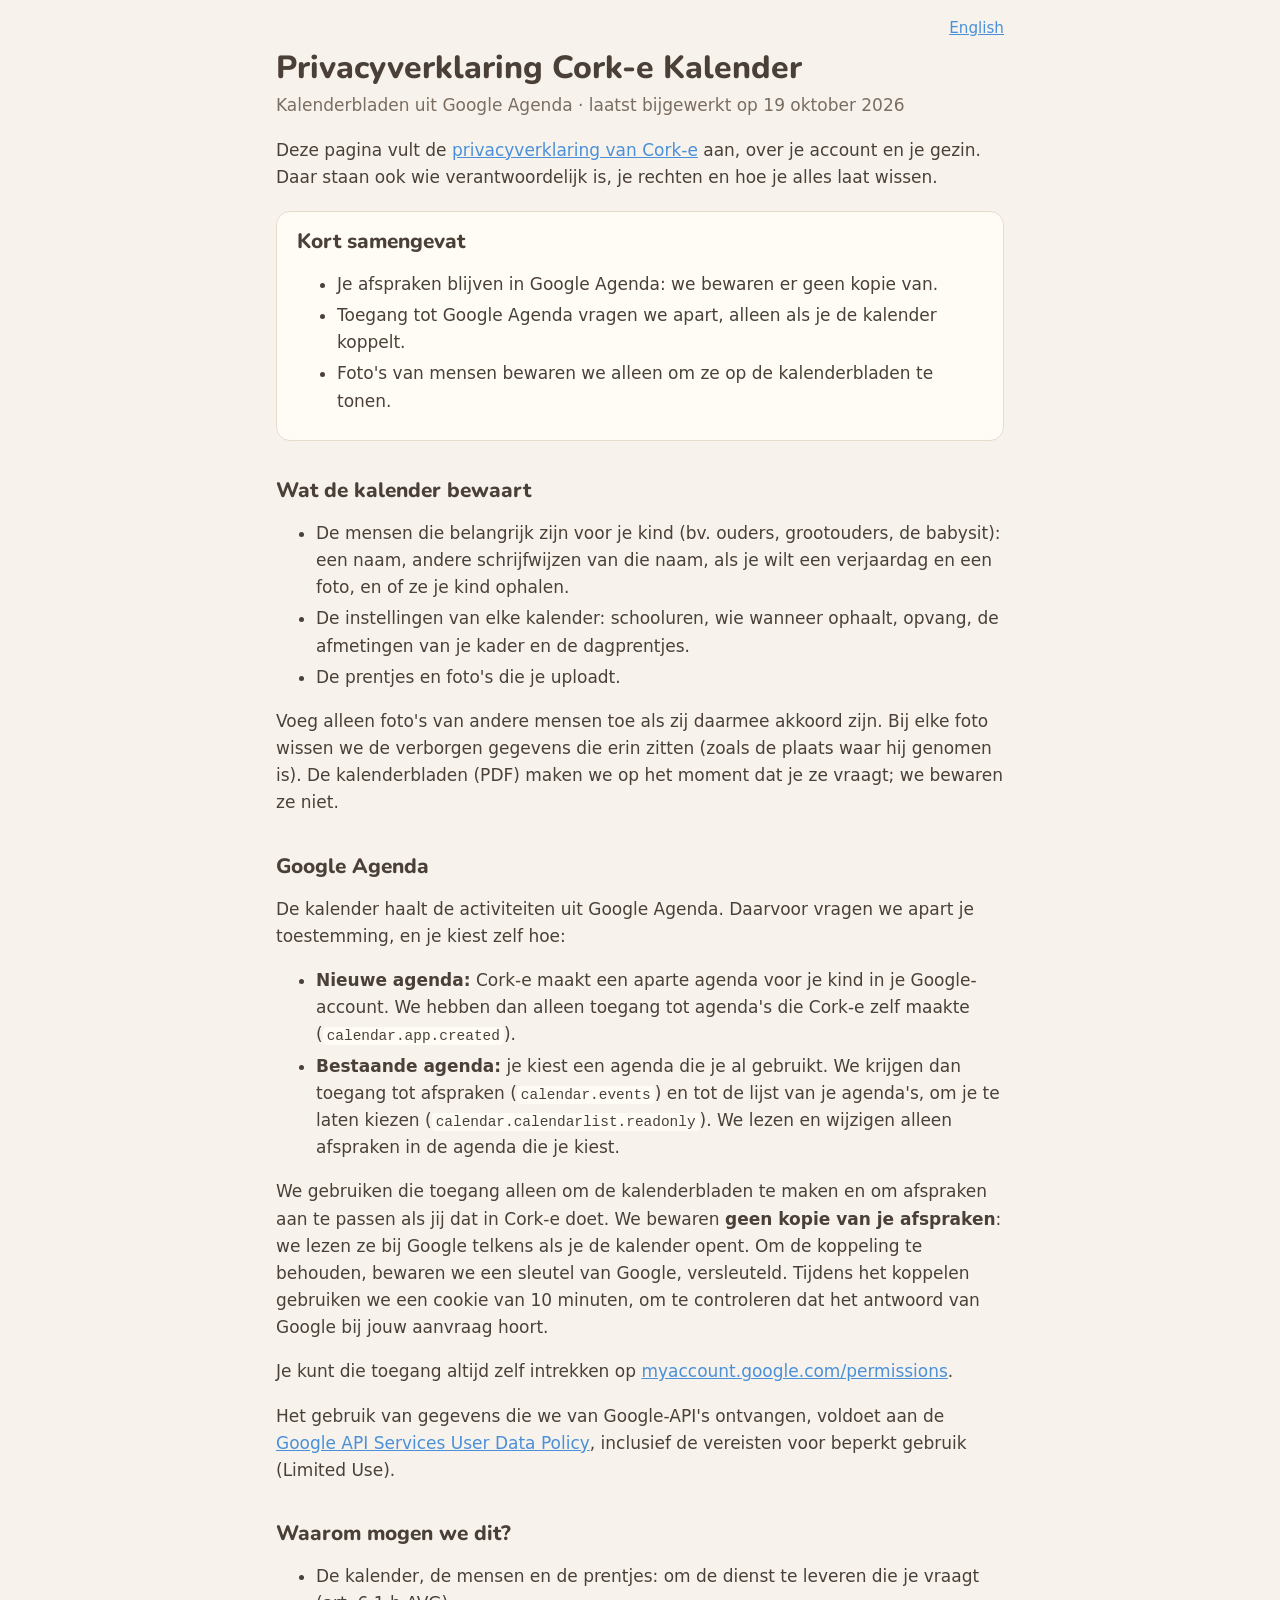
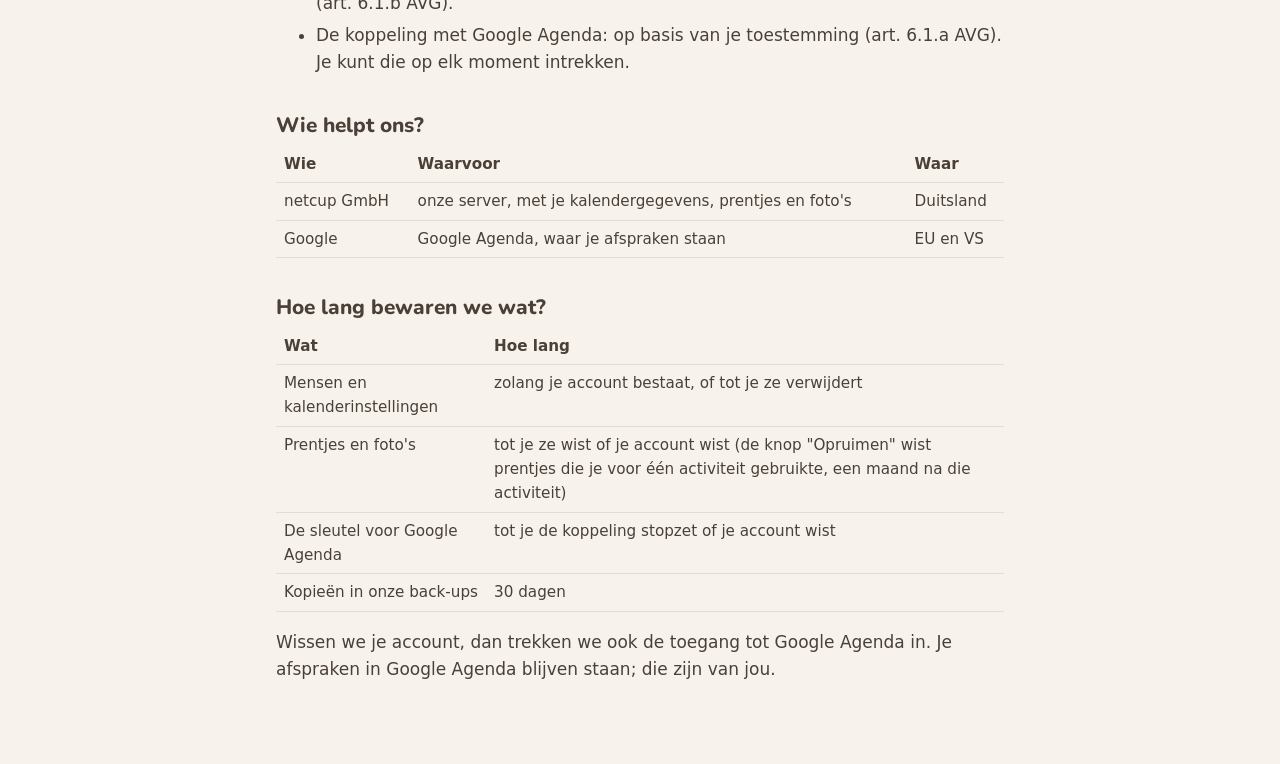
==== site/privacy-kalender.html @ 191a76a3 "Split privacy policy into Cork-e, Klok and Kalender pages Not every Klok user uses the Kalender, so " ====
<!doctype html>
<html lang="nl">
<head>
  <meta charset="utf-8">
  <meta name="viewport" content="width=device-width, initial-scale=1">
  <meta name="robots" content="noindex">
  <title>Privacy Cork-e Kalender</title>
  <link rel="icon" href="/logo.svg" type="image/svg+xml">
  <link rel="alternate" hreflang="en" href="/en/privacy-kalender.html">
  <link rel="stylesheet" href="/privacy.css">
</head>
<body>
<main>
  <p class="top"><a href="/en/privacy-kalender.html">English</a></p>
  <h1>Privacyverklaring Cork-e Kalender</h1>
  <p class="updated">Kalenderbladen uit Google Agenda · laatst bijgewerkt op 19 oktober 2026</p>

  <p>Deze pagina vult de <a href="/privacy.html">privacyverklaring van Cork-e</a> aan, over
    je account en je gezin. Daar staan ook wie verantwoordelijk is, je rechten en hoe je
    alles laat wissen.</p>

  <div class="summary">
    <h2>Kort samengevat</h2>
    <ul>
      <li>Je afspraken blijven in Google Agenda: we bewaren er geen kopie van.</li>
      <li>Toegang tot Google Agenda vragen we apart, alleen als je de kalender koppelt.</li>
      <li>Foto's van mensen bewaren we alleen om ze op de kalenderbladen te tonen.</li>
    </ul>
  </div>

  <h2>Wat de kalender bewaart</h2>
  <ul>
    <li>De mensen die belangrijk zijn voor je kind (bv. ouders, grootouders, de babysit):
      een naam, andere schrijfwijzen van die naam, als je wilt een verjaardag en een foto,
      en of ze je kind ophalen.</li>
    <li>De instellingen van elke kalender: schooluren, wie wanneer ophaalt, opvang, de
      afmetingen van je kader en de dagprentjes.</li>
    <li>De prentjes en foto's die je uploadt.</li>
  </ul>
  <p>Voeg alleen foto's van andere mensen toe als zij daarmee akkoord zijn. Bij elke foto
    wissen we de verborgen gegevens die erin zitten (zoals de plaats waar hij genomen is).
    De kalenderbladen (PDF) maken we op het moment dat je ze vraagt; we bewaren ze niet.</p>

  <h2>Google Agenda</h2>
  <p>De kalender haalt de activiteiten uit Google Agenda. Daarvoor vragen we apart je
    toestemming, en je kiest zelf hoe:</p>
  <ul>
    <li><strong>Nieuwe agenda:</strong> Cork-e maakt een aparte agenda voor je kind in je
      Google-account. We hebben dan alleen toegang tot agenda's die Cork-e zelf maakte
      (<code>calendar.app.created</code>).</li>
    <li><strong>Bestaande agenda:</strong> je kiest een agenda die je al gebruikt. We krijgen
      dan toegang tot afspraken (<code>calendar.events</code>) en tot de lijst van je agenda's,
      om je te laten kiezen (<code>calendar.calendarlist.readonly</code>). We lezen en
      wijzigen alleen afspraken in de agenda die je kiest.</li>
  </ul>
  <p>We gebruiken die toegang alleen om de kalenderbladen te maken en om afspraken aan te
    passen als jij dat in Cork-e doet. We bewaren <strong>geen kopie van je afspraken</strong>:
    we lezen ze bij Google telkens als je de kalender opent. Om de koppeling te behouden,
    bewaren we een sleutel van Google, versleuteld. Tijdens het koppelen gebruiken we een
    cookie van 10 minuten, om te controleren dat het antwoord van Google bij jouw aanvraag
    hoort.</p>
  <p>Je kunt die toegang altijd zelf intrekken op
    <a href="https://myaccount.google.com/permissions">myaccount.google.com/permissions</a>.</p>
  <p>Het gebruik van gegevens die we van Google-API's ontvangen, voldoet aan de
    <a href="https://developers.google.com/terms/api-services-user-data-policy">Google API Services User Data Policy</a>,
    inclusief de vereisten voor beperkt gebruik (Limited Use).</p>

  <h2>Waarom mogen we dit?</h2>
  <ul>
    <li>De kalender, de mensen en de prentjes: om de dienst te leveren die je vraagt
      (art. 6.1.b AVG).</li>
    <li>De koppeling met Google Agenda: op basis van je toestemming (art. 6.1.a AVG). Je kunt
      die op elk moment intrekken.</li>
  </ul>

  <h2>Wie helpt ons?</h2>
  <table>
    <tr><th>Wie</th><th>Waarvoor</th><th>Waar</th></tr>
    <tr><td>netcup GmbH</td><td>onze server, met je kalendergegevens, prentjes en foto's</td><td>Duitsland</td></tr>
    <tr><td>Google</td><td>Google Agenda, waar je afspraken staan</td><td>EU en VS</td></tr>
  </table>

  <h2>Hoe lang bewaren we wat?</h2>
  <table>
    <tr><th>Wat</th><th>Hoe lang</th></tr>
    <tr><td>Mensen en kalenderinstellingen</td><td>zolang je account bestaat, of tot je ze verwijdert</td></tr>
    <tr><td>Prentjes en foto's</td><td>tot je ze wist of je account wist (de knop "Opruimen" wist prentjes die je voor één activiteit gebruikte, een maand na die activiteit)</td></tr>
    <tr><td>De sleutel voor Google Agenda</td><td>tot je de koppeling stopzet of je account wist</td></tr>
    <tr><td>Kopieën in onze back-ups</td><td>30 dagen</td></tr>
  </table>
  <p>Wissen we je account, dan trekken we ook de toegang tot Google Agenda in. Je afspraken
    in Google Agenda blijven staan; die zijn van jou.</p>
</main>
</body>
</html>
---- privacy.css ----
/* Privacy policy pages (privacy.html, en/privacy.html). Palette shared with KinderKlok. */
@font-face {
  font-family: "Nunito";
  src: url("/fonts/Nunito-ExtraBold.ttf") format("truetype");
  font-weight: 800;
  font-display: swap;
}

:root {
  --bg: #f7f3ec;
  --paper: #fffcf6;
  --ink: #4a4038;
  --soft: #7a6d61;
  --line: #e6dccd;
  --link: #4a90d9;
}

* { box-sizing: border-box; }

body {
  margin: 0;
  background: var(--bg);
  color: var(--ink);
  font-family: system-ui, sans-serif;
  font-size: 17px;
  line-height: 1.6;
}

main { max-width: 760px; margin: 0 auto; padding: 16px 16px 64px; }
a { color: var(--link); }
.top { text-align: right; margin: 0; font-size: 0.95rem; }
h1, h2 { font-family: "Nunito", system-ui, sans-serif; font-weight: 800; line-height: 1.25; }
h1 { font-size: 2rem; margin: 8px 0 4px; }
h2 { font-size: 1.3rem; margin: 36px 0 8px; }
h3 { font-size: 1.05rem; margin: 24px 0 4px; }
.updated { color: var(--soft); margin-top: 0; }
.summary {
  background: var(--paper);
  border: 1px solid var(--line);
  border-radius: 14px;
  padding: 4px 20px 8px;
  margin: 20px 0 8px;
}
.summary h2 { margin-top: 12px; }
li { margin-bottom: 4px; }
code { font-size: 0.85em; background: var(--paper); padding: 1px 4px; border-radius: 4px; }
table { border-collapse: collapse; width: 100%; margin: 8px 0; font-size: 0.95rem; }
th, td { text-align: left; vertical-align: top; padding: 6px 8px; border-bottom: 1px solid var(--line); }
th { font-weight: 700; }
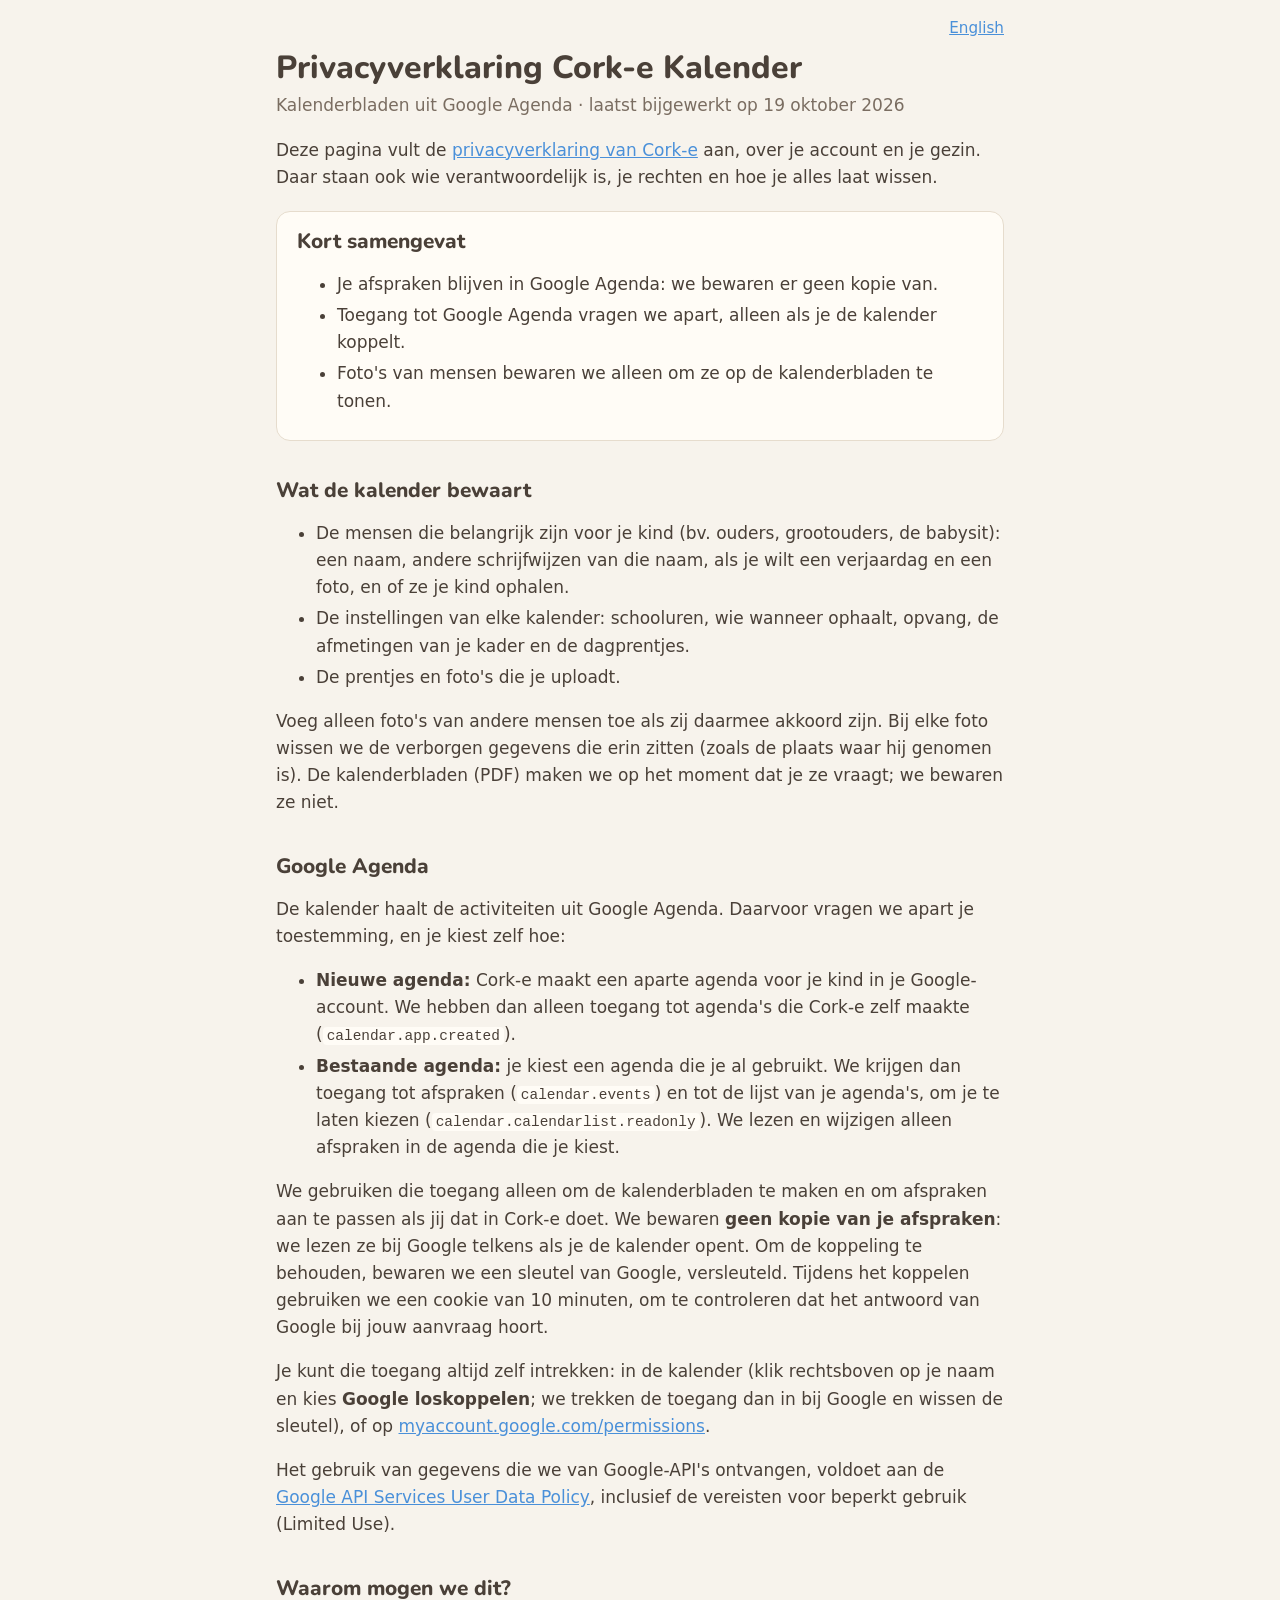
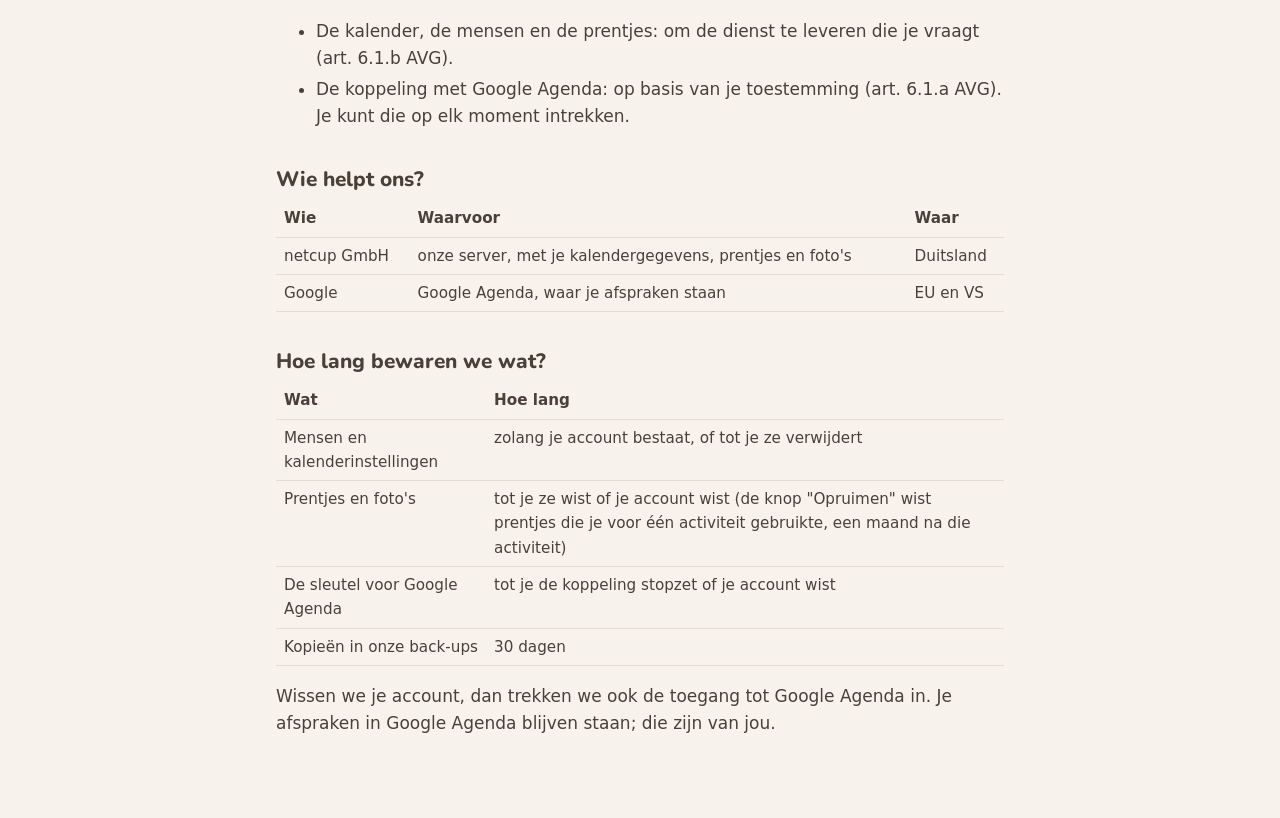
==== commit 188b6e6f: "Privacy: account deletion and Google disconnect in the kalender itself Co-Authored-By: Claude Opus 5" ====
--- a/site/privacy-kalender.html
+++ b/site/privacy-kalender.html
@@ -59,8 +59,9 @@
     bewaren we een sleutel van Google, versleuteld. Tijdens het koppelen gebruiken we een
     cookie van 10 minuten, om te controleren dat het antwoord van Google bij jouw aanvraag
     hoort.</p>
-  <p>Je kunt die toegang altijd zelf intrekken op
-    <a href="https://myaccount.google.com/permissions">myaccount.google.com/permissions</a>.</p>
+  <p>Je kunt die toegang altijd zelf intrekken: in de kalender (klik rechtsboven op je naam en
+    kies <strong>Google loskoppelen</strong>; we trekken de toegang dan in bij Google en wissen de
+    sleutel), of op <a href="https://myaccount.google.com/permissions">myaccount.google.com/permissions</a>.</p>
   <p>Het gebruik van gegevens die we van Google-API's ontvangen, voldoet aan de
     <a href="https://developers.google.com/terms/api-services-user-data-policy">Google API Services User Data Policy</a>,
     inclusief de vereisten voor beperkt gebruik (Limited Use).</p>
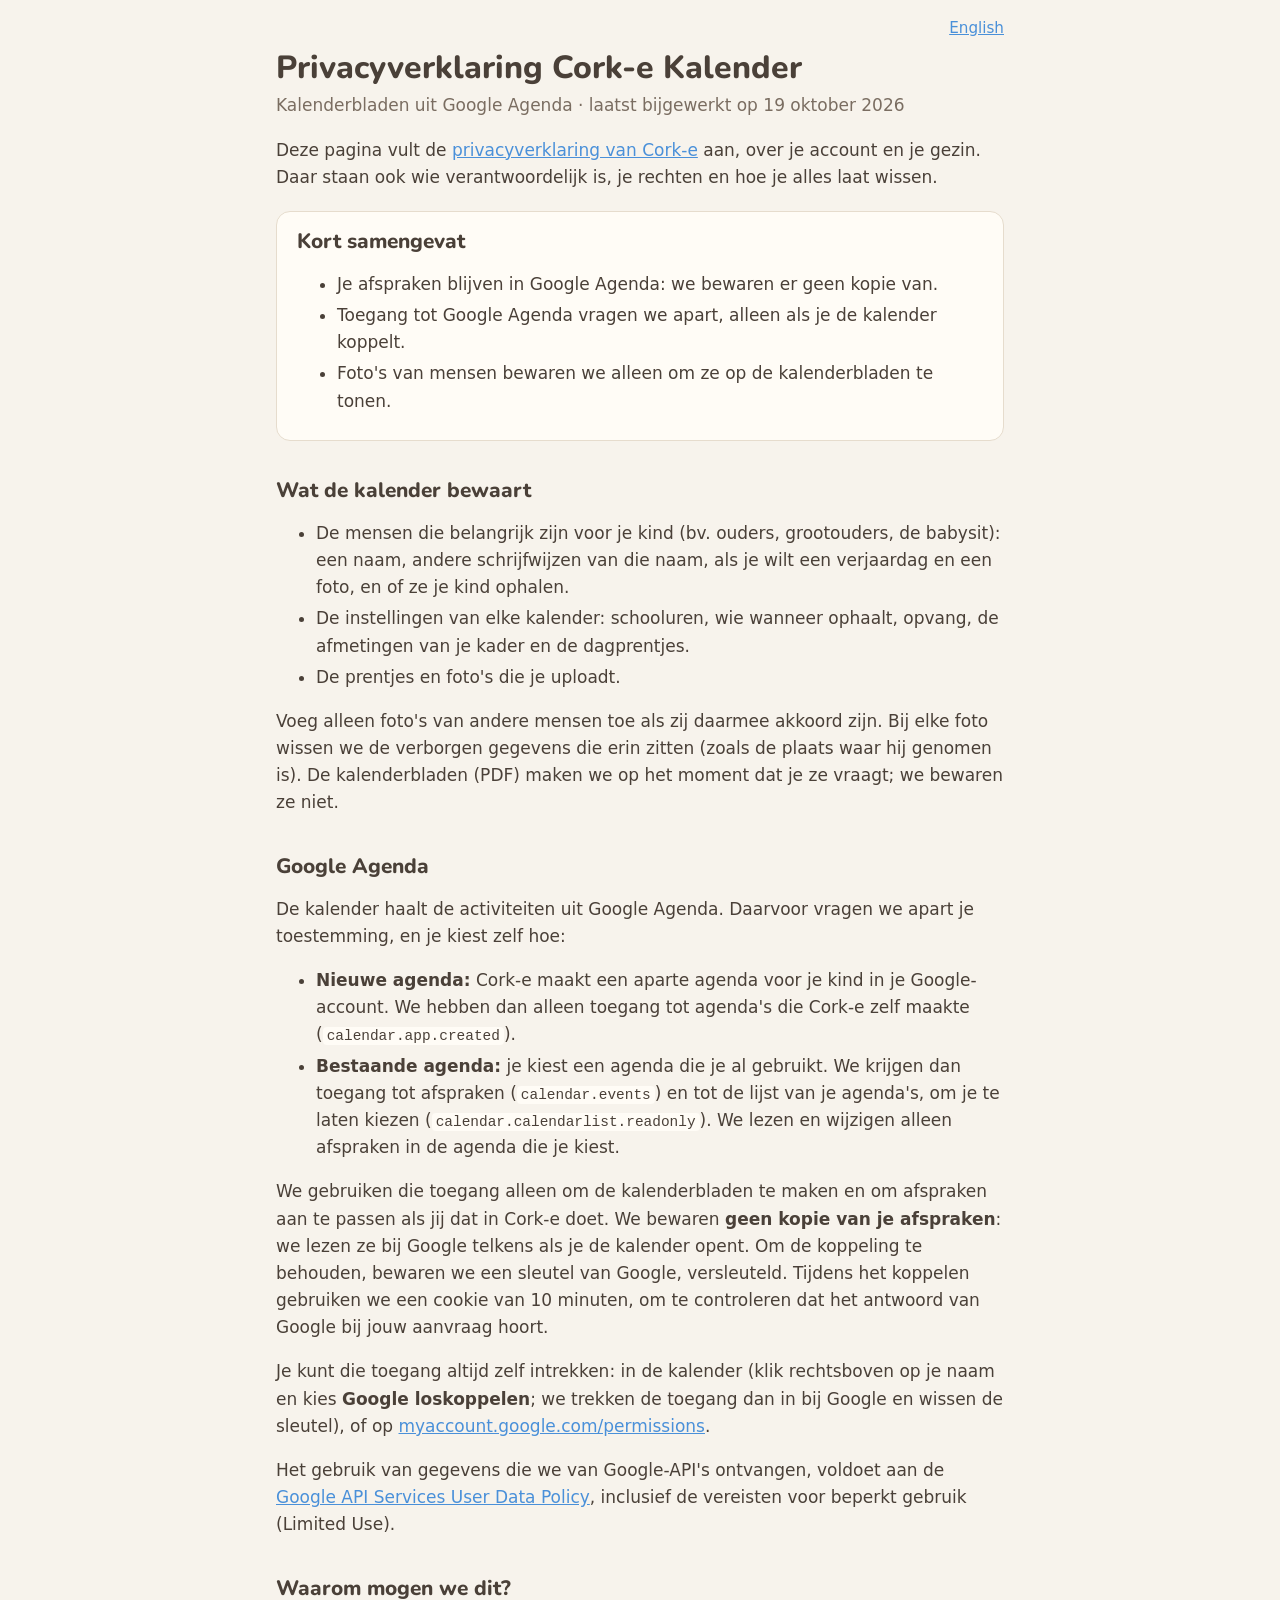
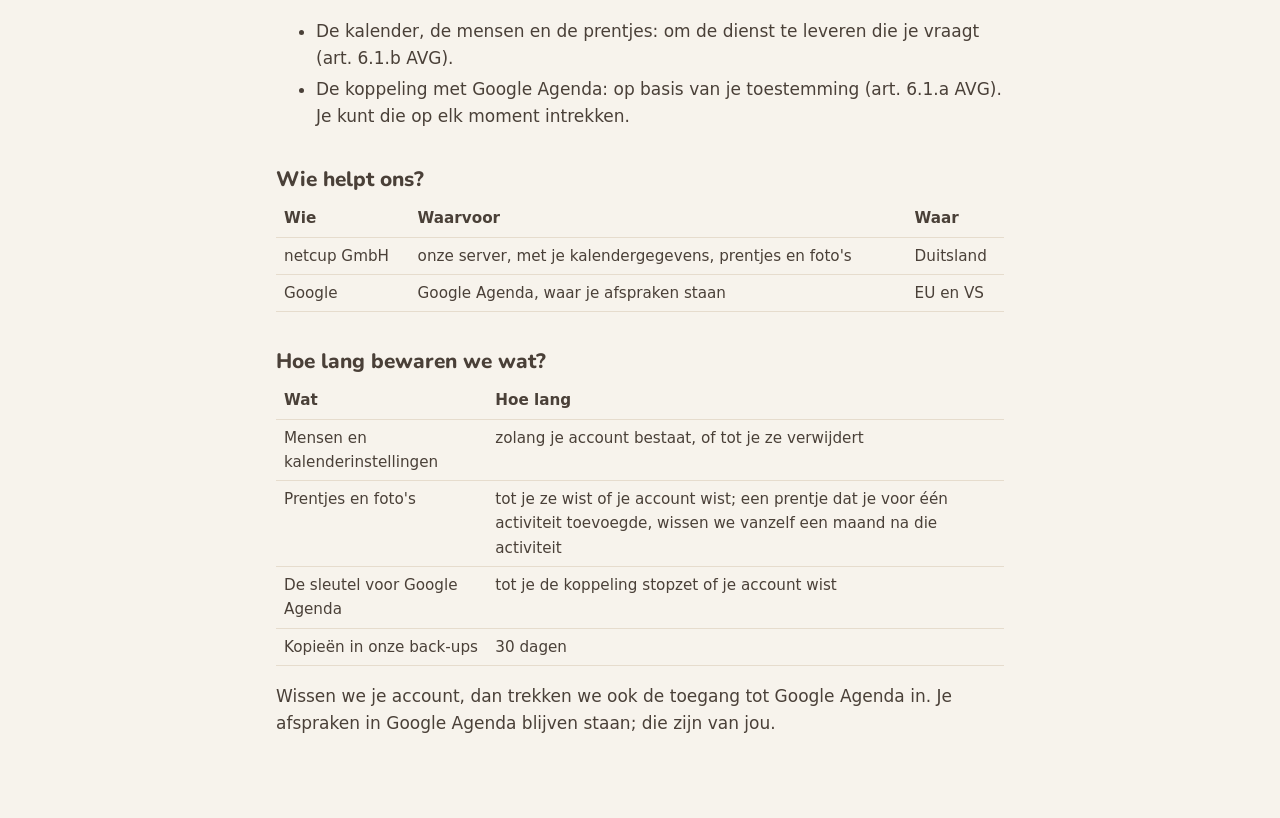
==== commit a62f3817: "Privacy (kalender): one-off pictures are removed automatically a month after the activity Co-Authore" ====
--- a/site/privacy-kalender.html
+++ b/site/privacy-kalender.html
@@ -85,7 +85,7 @@
   <table>
     <tr><th>Wat</th><th>Hoe lang</th></tr>
     <tr><td>Mensen en kalenderinstellingen</td><td>zolang je account bestaat, of tot je ze verwijdert</td></tr>
-    <tr><td>Prentjes en foto's</td><td>tot je ze wist of je account wist (de knop "Opruimen" wist prentjes die je voor één activiteit gebruikte, een maand na die activiteit)</td></tr>
+    <tr><td>Prentjes en foto's</td><td>tot je ze wist of je account wist; een prentje dat je voor één activiteit toevoegde, wissen we vanzelf een maand na die activiteit</td></tr>
     <tr><td>De sleutel voor Google Agenda</td><td>tot je de koppeling stopzet of je account wist</td></tr>
     <tr><td>Kopieën in onze back-ups</td><td>30 dagen</td></tr>
   </table>
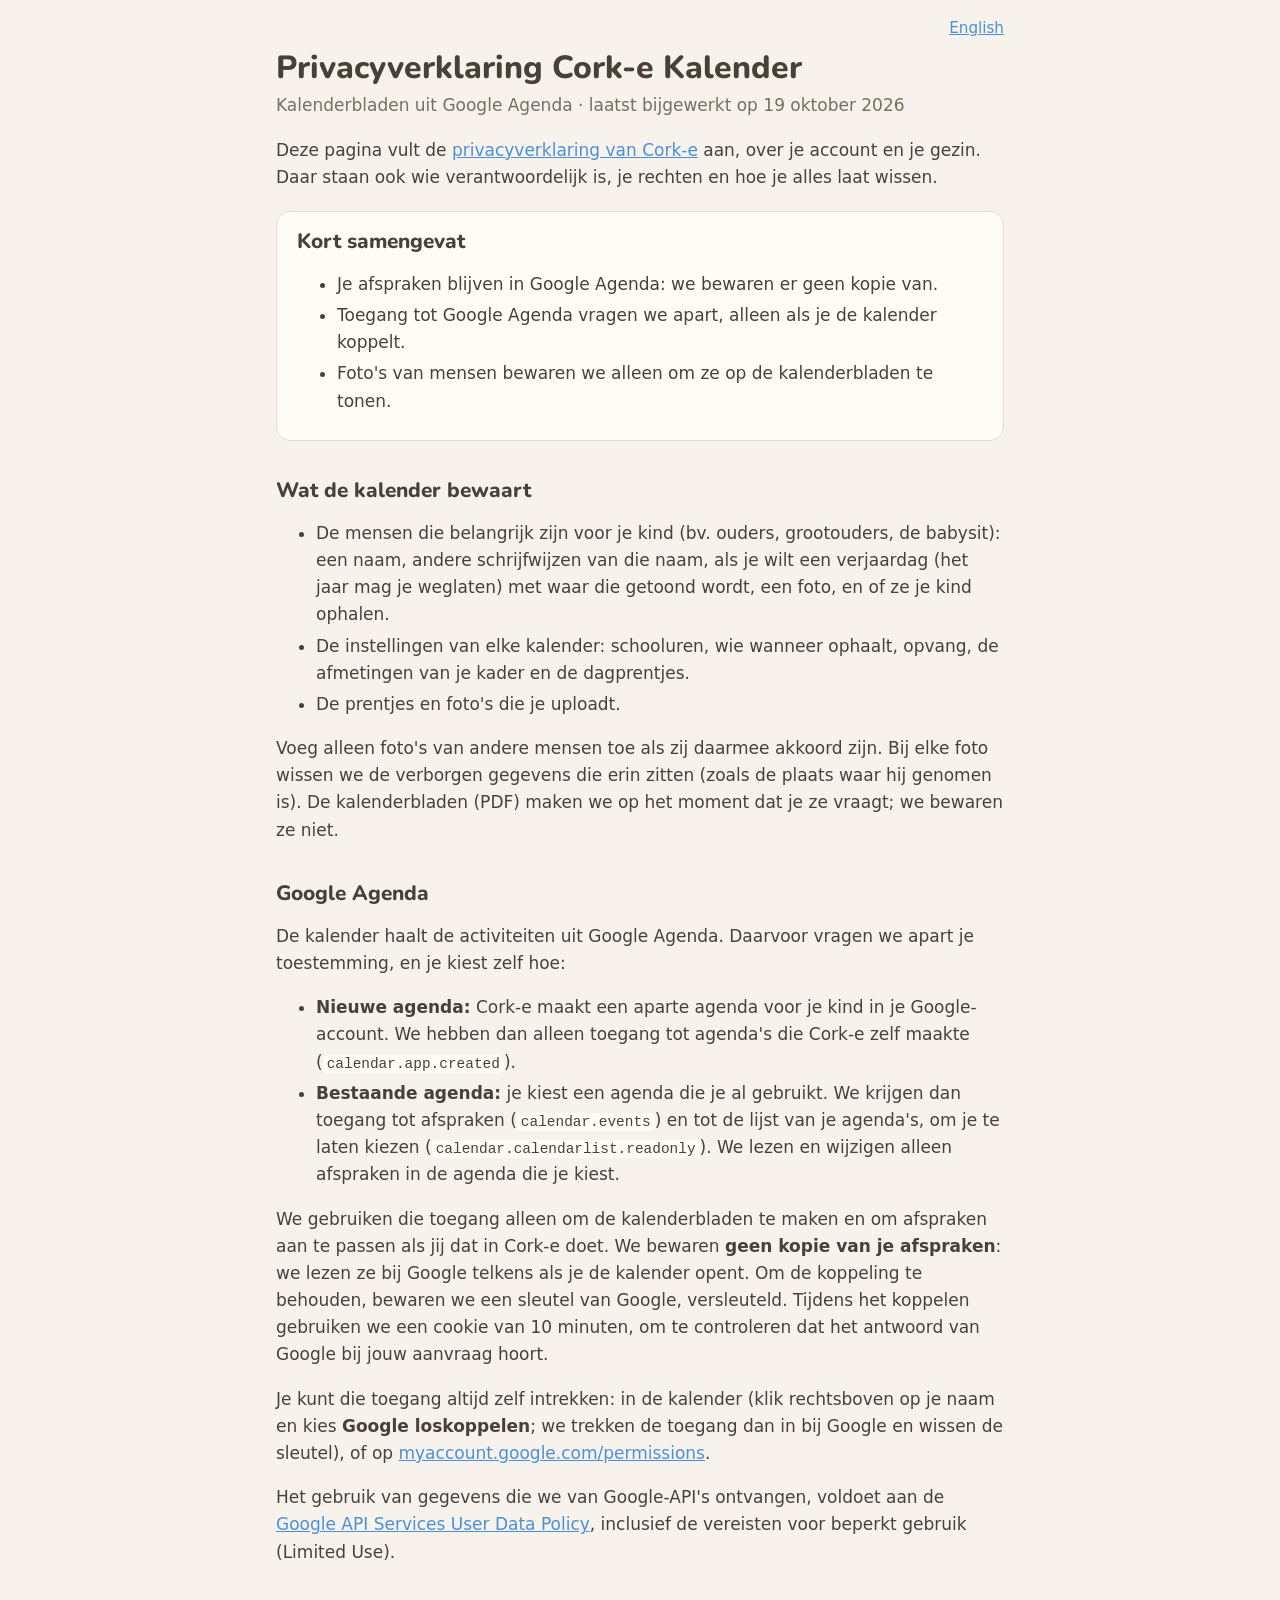
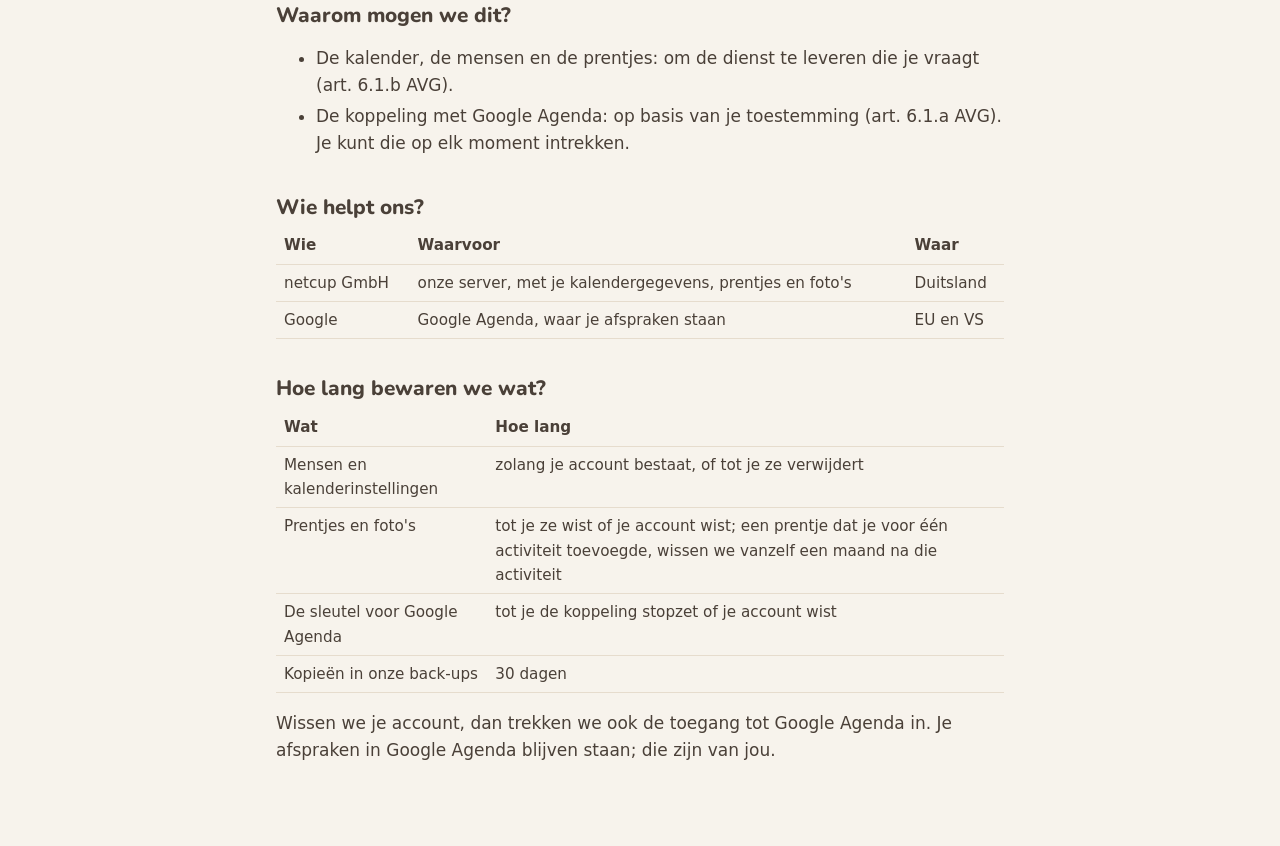
==== commit 1b82ca08: "Privacy (kalender): birthday year optional, and where it shows Co-Authored-By: Claude Opus 5.5 <nore" ====
--- a/site/privacy-kalender.html
+++ b/site/privacy-kalender.html
@@ -31,8 +31,8 @@
   <h2>Wat de kalender bewaart</h2>
   <ul>
     <li>De mensen die belangrijk zijn voor je kind (bv. ouders, grootouders, de babysit):
-      een naam, andere schrijfwijzen van die naam, als je wilt een verjaardag en een foto,
-      en of ze je kind ophalen.</li>
+      een naam, andere schrijfwijzen van die naam, als je wilt een verjaardag (het jaar mag
+      je weglaten) met waar die getoond wordt, een foto, en of ze je kind ophalen.</li>
     <li>De instellingen van elke kalender: schooluren, wie wanneer ophaalt, opvang, de
       afmetingen van je kader en de dagprentjes.</li>
     <li>De prentjes en foto's die je uploadt.</li>
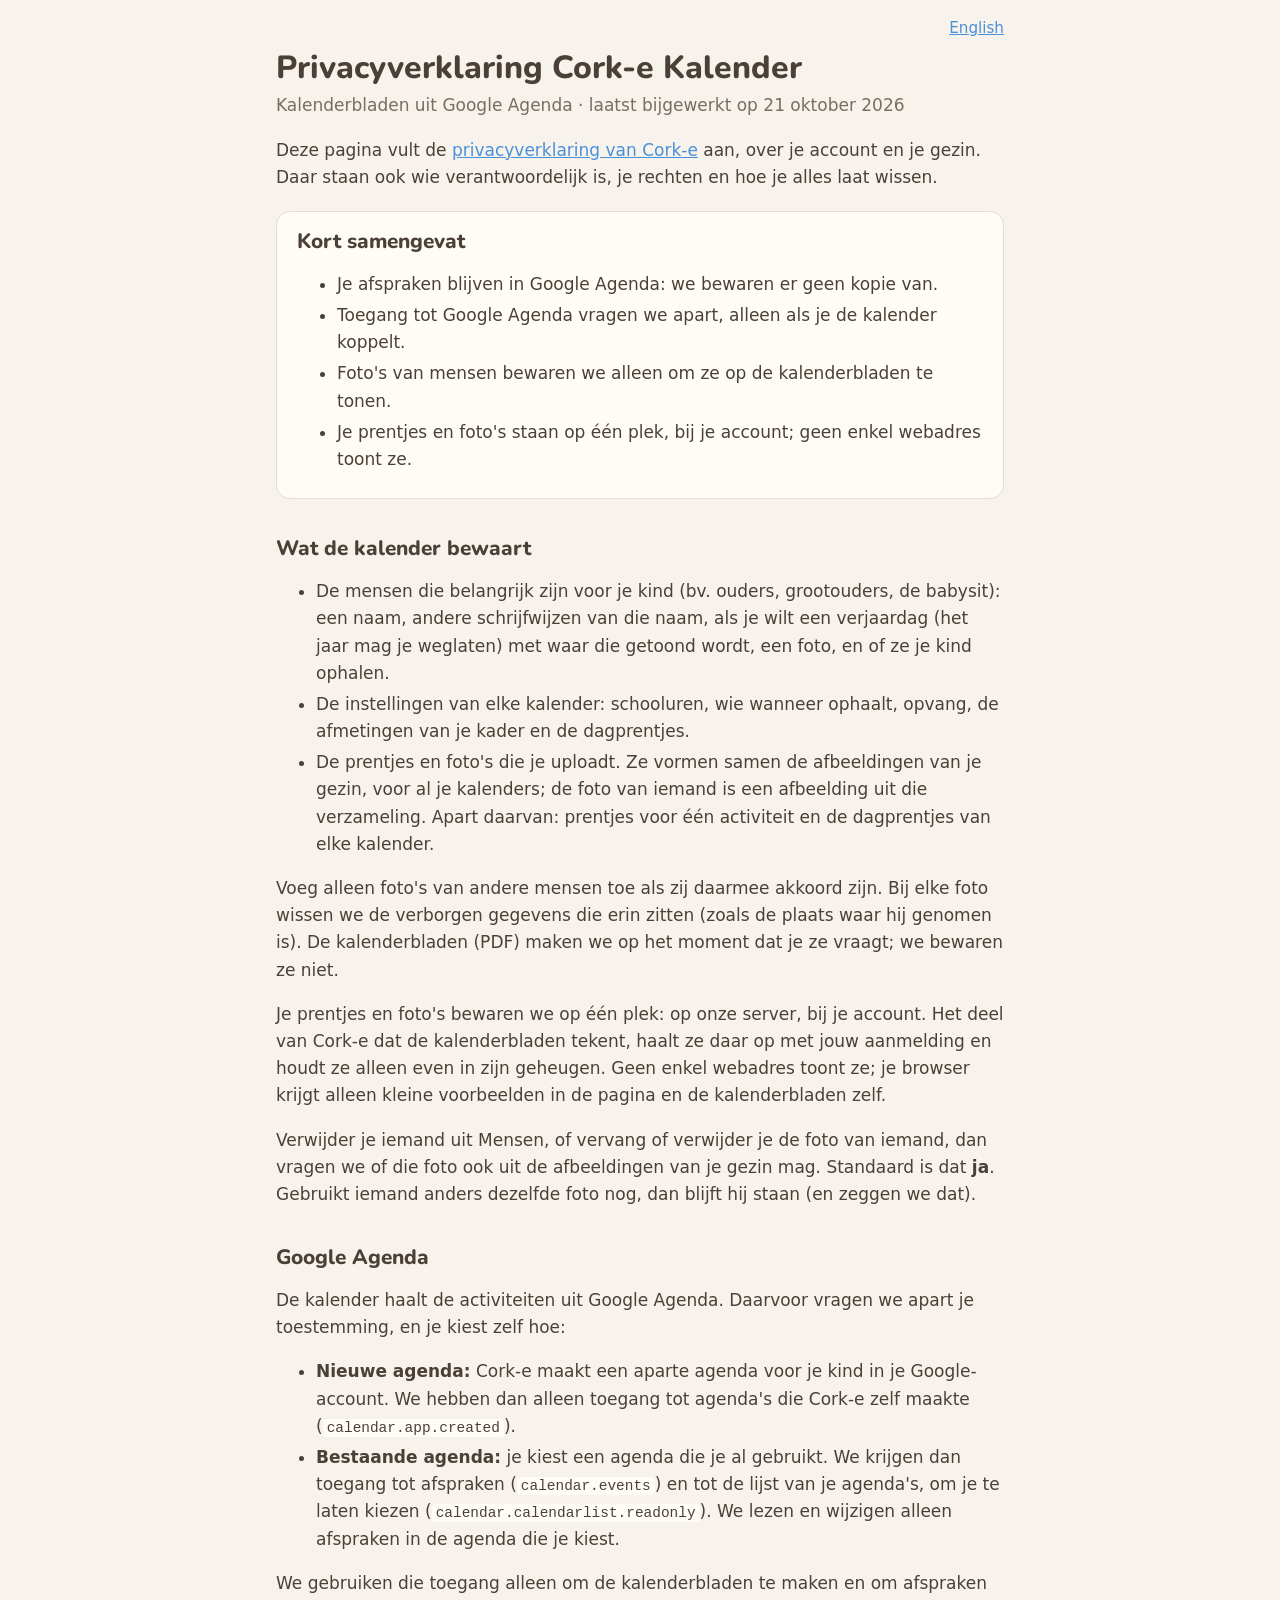
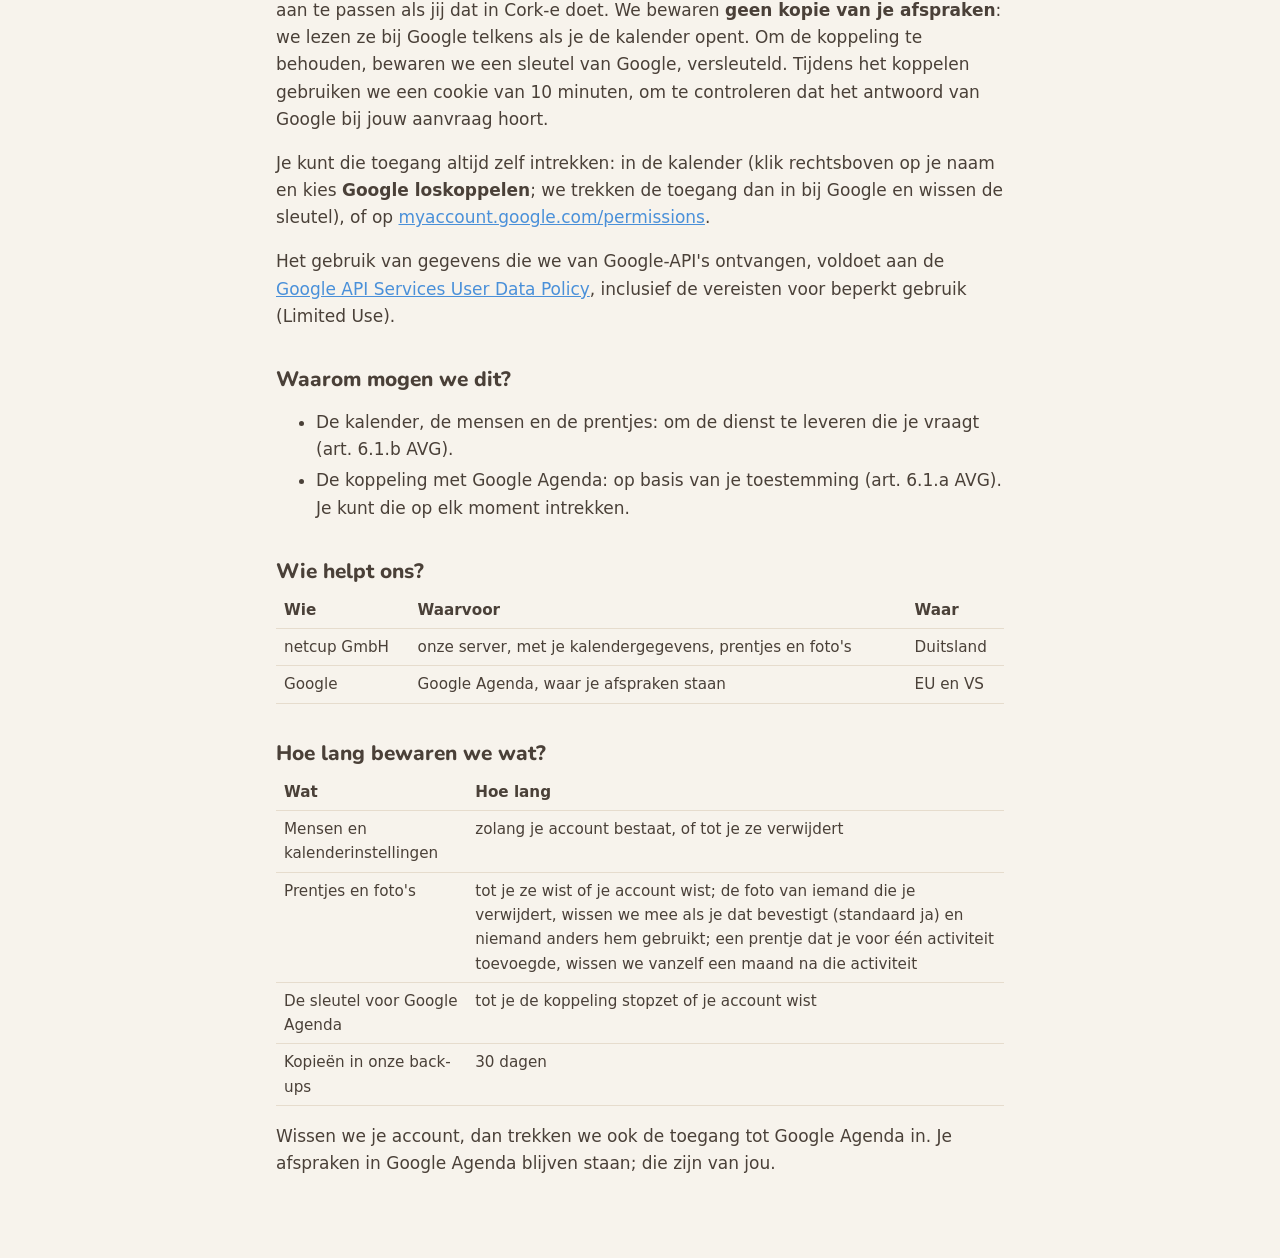
==== commit c89e4a69: "Privacy (kalender): pictures kept only on the platform; the photo question People's photos are part " ====
--- a/site/privacy-kalender.html
+++ b/site/privacy-kalender.html
@@ -13,7 +13,7 @@
 <main>
   <p class="top"><a href="/en/privacy-kalender.html">English</a></p>
   <h1>Privacyverklaring Cork-e Kalender</h1>
-  <p class="updated">Kalenderbladen uit Google Agenda · laatst bijgewerkt op 19 oktober 2026</p>
+  <p class="updated">Kalenderbladen uit Google Agenda · laatst bijgewerkt op 21 oktober 2026</p>
 
   <p>Deze pagina vult de <a href="/privacy.html">privacyverklaring van Cork-e</a> aan, over
     je account en je gezin. Daar staan ook wie verantwoordelijk is, je rechten en hoe je
@@ -25,6 +25,7 @@
       <li>Je afspraken blijven in Google Agenda: we bewaren er geen kopie van.</li>
       <li>Toegang tot Google Agenda vragen we apart, alleen als je de kalender koppelt.</li>
       <li>Foto's van mensen bewaren we alleen om ze op de kalenderbladen te tonen.</li>
+      <li>Je prentjes en foto's staan op één plek, bij je account; geen enkel webadres toont ze.</li>
     </ul>
   </div>
 
@@ -35,11 +36,20 @@
       je weglaten) met waar die getoond wordt, een foto, en of ze je kind ophalen.</li>
     <li>De instellingen van elke kalender: schooluren, wie wanneer ophaalt, opvang, de
       afmetingen van je kader en de dagprentjes.</li>
-    <li>De prentjes en foto's die je uploadt.</li>
+    <li>De prentjes en foto's die je uploadt. Ze vormen samen de afbeeldingen van je gezin,
+      voor al je kalenders; de foto van iemand is een afbeelding uit die verzameling. Apart
+      daarvan: prentjes voor één activiteit en de dagprentjes van elke kalender.</li>
   </ul>
   <p>Voeg alleen foto's van andere mensen toe als zij daarmee akkoord zijn. Bij elke foto
     wissen we de verborgen gegevens die erin zitten (zoals de plaats waar hij genomen is).
     De kalenderbladen (PDF) maken we op het moment dat je ze vraagt; we bewaren ze niet.</p>
+  <p>Je prentjes en foto's bewaren we op één plek: op onze server, bij je account. Het deel
+    van Cork-e dat de kalenderbladen tekent, haalt ze daar op met jouw aanmelding en houdt ze
+    alleen even in zijn geheugen. Geen enkel webadres toont ze; je browser krijgt alleen kleine
+    voorbeelden in de pagina en de kalenderbladen zelf.</p>
+  <p>Verwijder je iemand uit Mensen, of vervang of verwijder je de foto van iemand, dan vragen
+    we of die foto ook uit de afbeeldingen van je gezin mag. Standaard is dat <strong>ja</strong>.
+    Gebruikt iemand anders dezelfde foto nog, dan blijft hij staan (en zeggen we dat).</p>
 
   <h2>Google Agenda</h2>
   <p>De kalender haalt de activiteiten uit Google Agenda. Daarvoor vragen we apart je
@@ -85,7 +95,7 @@
   <table>
     <tr><th>Wat</th><th>Hoe lang</th></tr>
     <tr><td>Mensen en kalenderinstellingen</td><td>zolang je account bestaat, of tot je ze verwijdert</td></tr>
-    <tr><td>Prentjes en foto's</td><td>tot je ze wist of je account wist; een prentje dat je voor één activiteit toevoegde, wissen we vanzelf een maand na die activiteit</td></tr>
+    <tr><td>Prentjes en foto's</td><td>tot je ze wist of je account wist; de foto van iemand die je verwijdert, wissen we mee als je dat bevestigt (standaard ja) en niemand anders hem gebruikt; een prentje dat je voor één activiteit toevoegde, wissen we vanzelf een maand na die activiteit</td></tr>
     <tr><td>De sleutel voor Google Agenda</td><td>tot je de koppeling stopzet of je account wist</td></tr>
     <tr><td>Kopieën in onze back-ups</td><td>30 dagen</td></tr>
   </table>
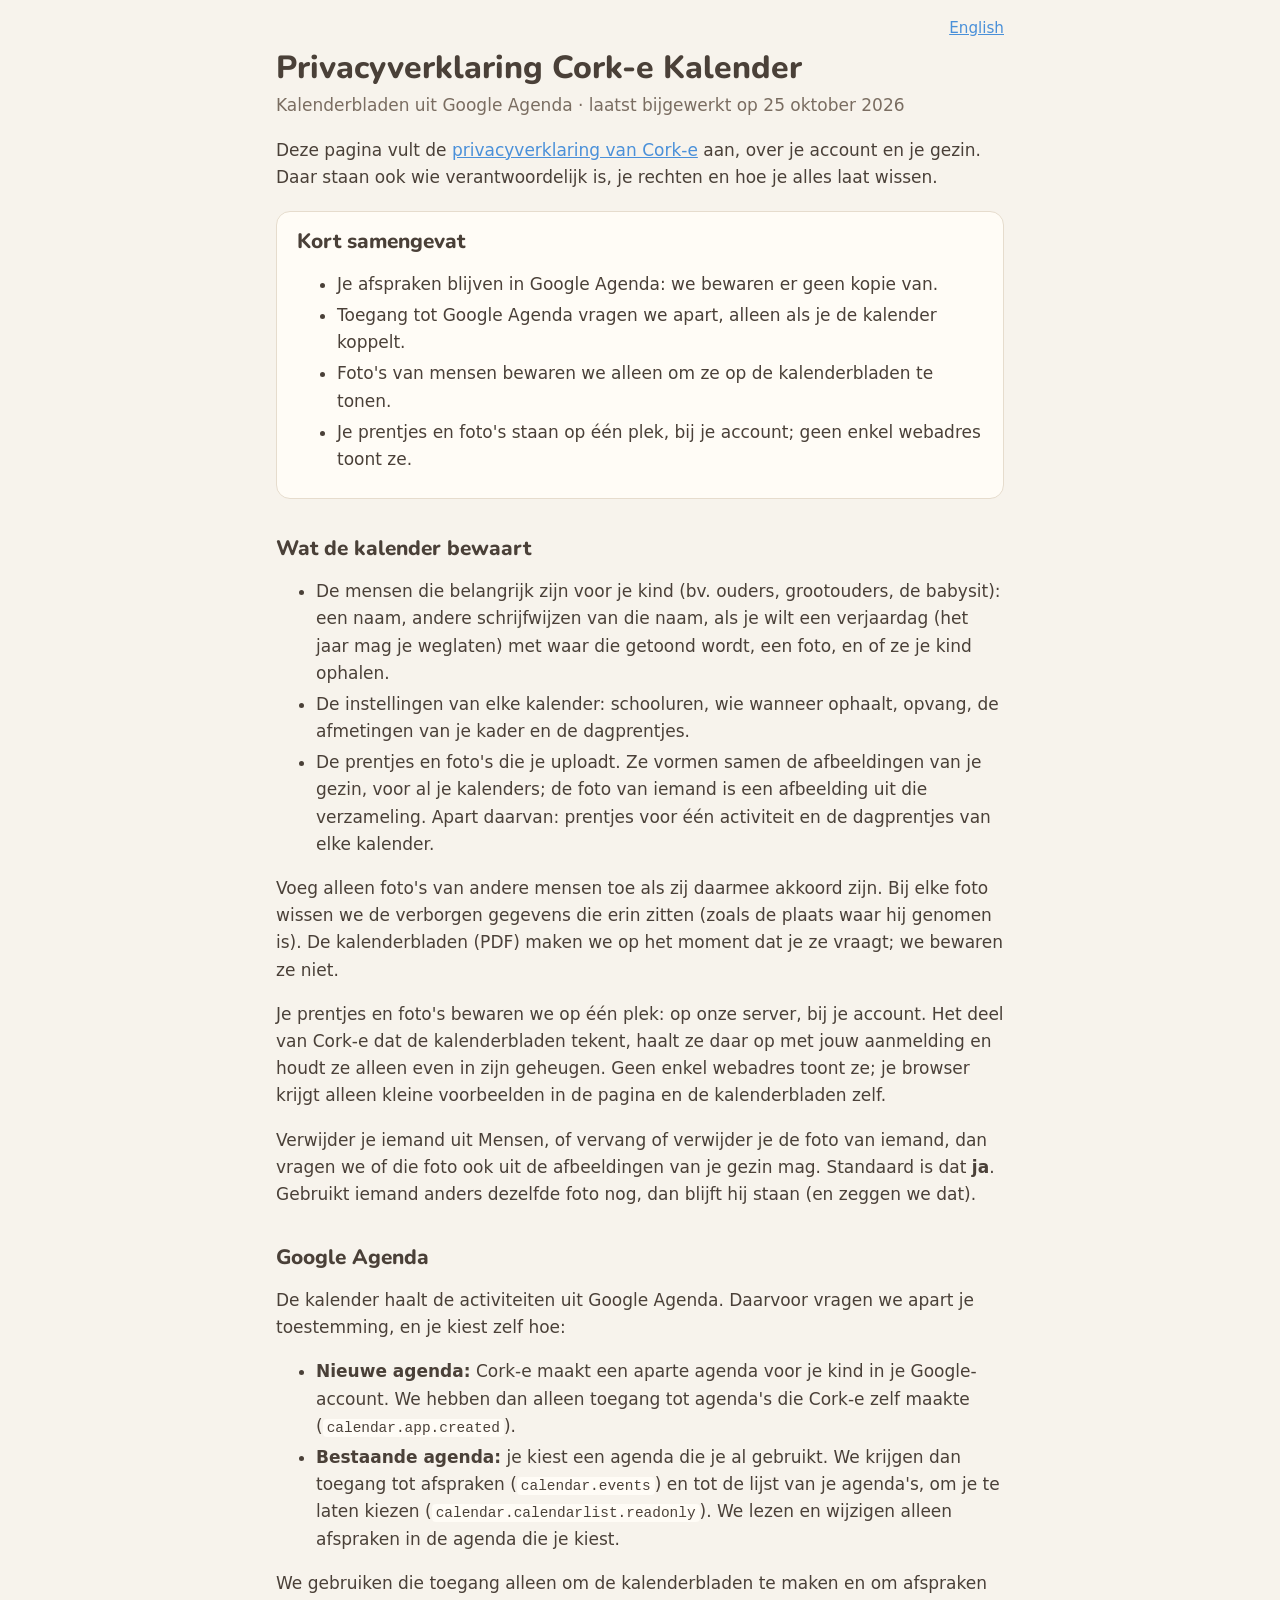
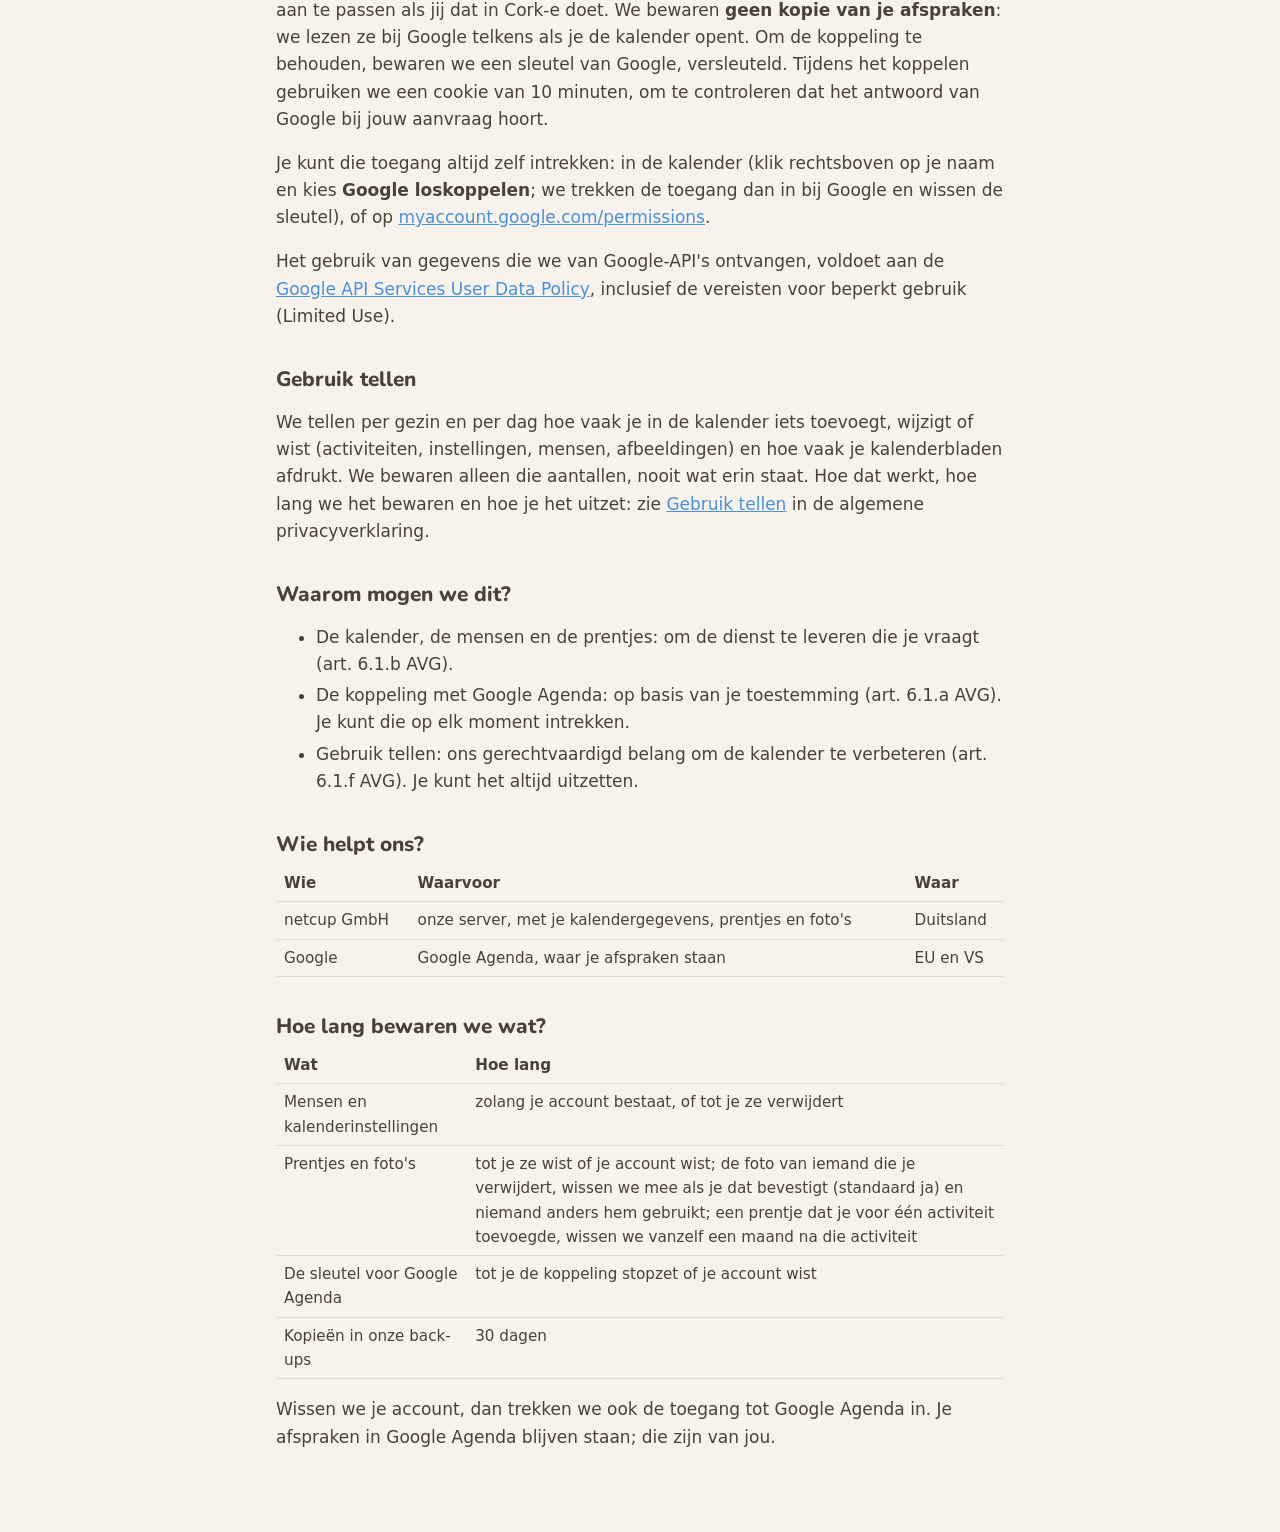
==== commit 0b0d114e: "Privacy policy: the "Gebruik tellen" switch and counting in the calendar KinderKalender now has the " ====
--- a/site/privacy-kalender.html
+++ b/site/privacy-kalender.html
@@ -13,7 +13,7 @@
 <main>
   <p class="top"><a href="/en/privacy-kalender.html">English</a></p>
   <h1>Privacyverklaring Cork-e Kalender</h1>
-  <p class="updated">Kalenderbladen uit Google Agenda · laatst bijgewerkt op 21 oktober 2026</p>
+  <p class="updated">Kalenderbladen uit Google Agenda · laatst bijgewerkt op 25 oktober 2026</p>
 
   <p>Deze pagina vult de <a href="/privacy.html">privacyverklaring van Cork-e</a> aan, over
     je account en je gezin. Daar staan ook wie verantwoordelijk is, je rechten en hoe je
@@ -76,12 +76,21 @@
     <a href="https://developers.google.com/terms/api-services-user-data-policy">Google API Services User Data Policy</a>,
     inclusief de vereisten voor beperkt gebruik (Limited Use).</p>
 
+  <h2>Gebruik tellen</h2>
+  <p>We tellen per gezin en per dag hoe vaak je in de kalender iets toevoegt, wijzigt of wist
+    (activiteiten, instellingen, mensen, afbeeldingen) en hoe vaak je kalenderbladen afdrukt.
+    We bewaren alleen die aantallen, nooit wat erin staat. Hoe dat werkt, hoe lang we het
+    bewaren en hoe je het uitzet: zie <a href="/privacy.html#gebruik">Gebruik tellen</a> in de
+    algemene privacyverklaring.</p>
+
   <h2>Waarom mogen we dit?</h2>
   <ul>
     <li>De kalender, de mensen en de prentjes: om de dienst te leveren die je vraagt
       (art. 6.1.b AVG).</li>
     <li>De koppeling met Google Agenda: op basis van je toestemming (art. 6.1.a AVG). Je kunt
       die op elk moment intrekken.</li>
+    <li>Gebruik tellen: ons gerechtvaardigd belang om de kalender te verbeteren
+      (art. 6.1.f AVG). Je kunt het altijd uitzetten.</li>
   </ul>
 
   <h2>Wie helpt ons?</h2>
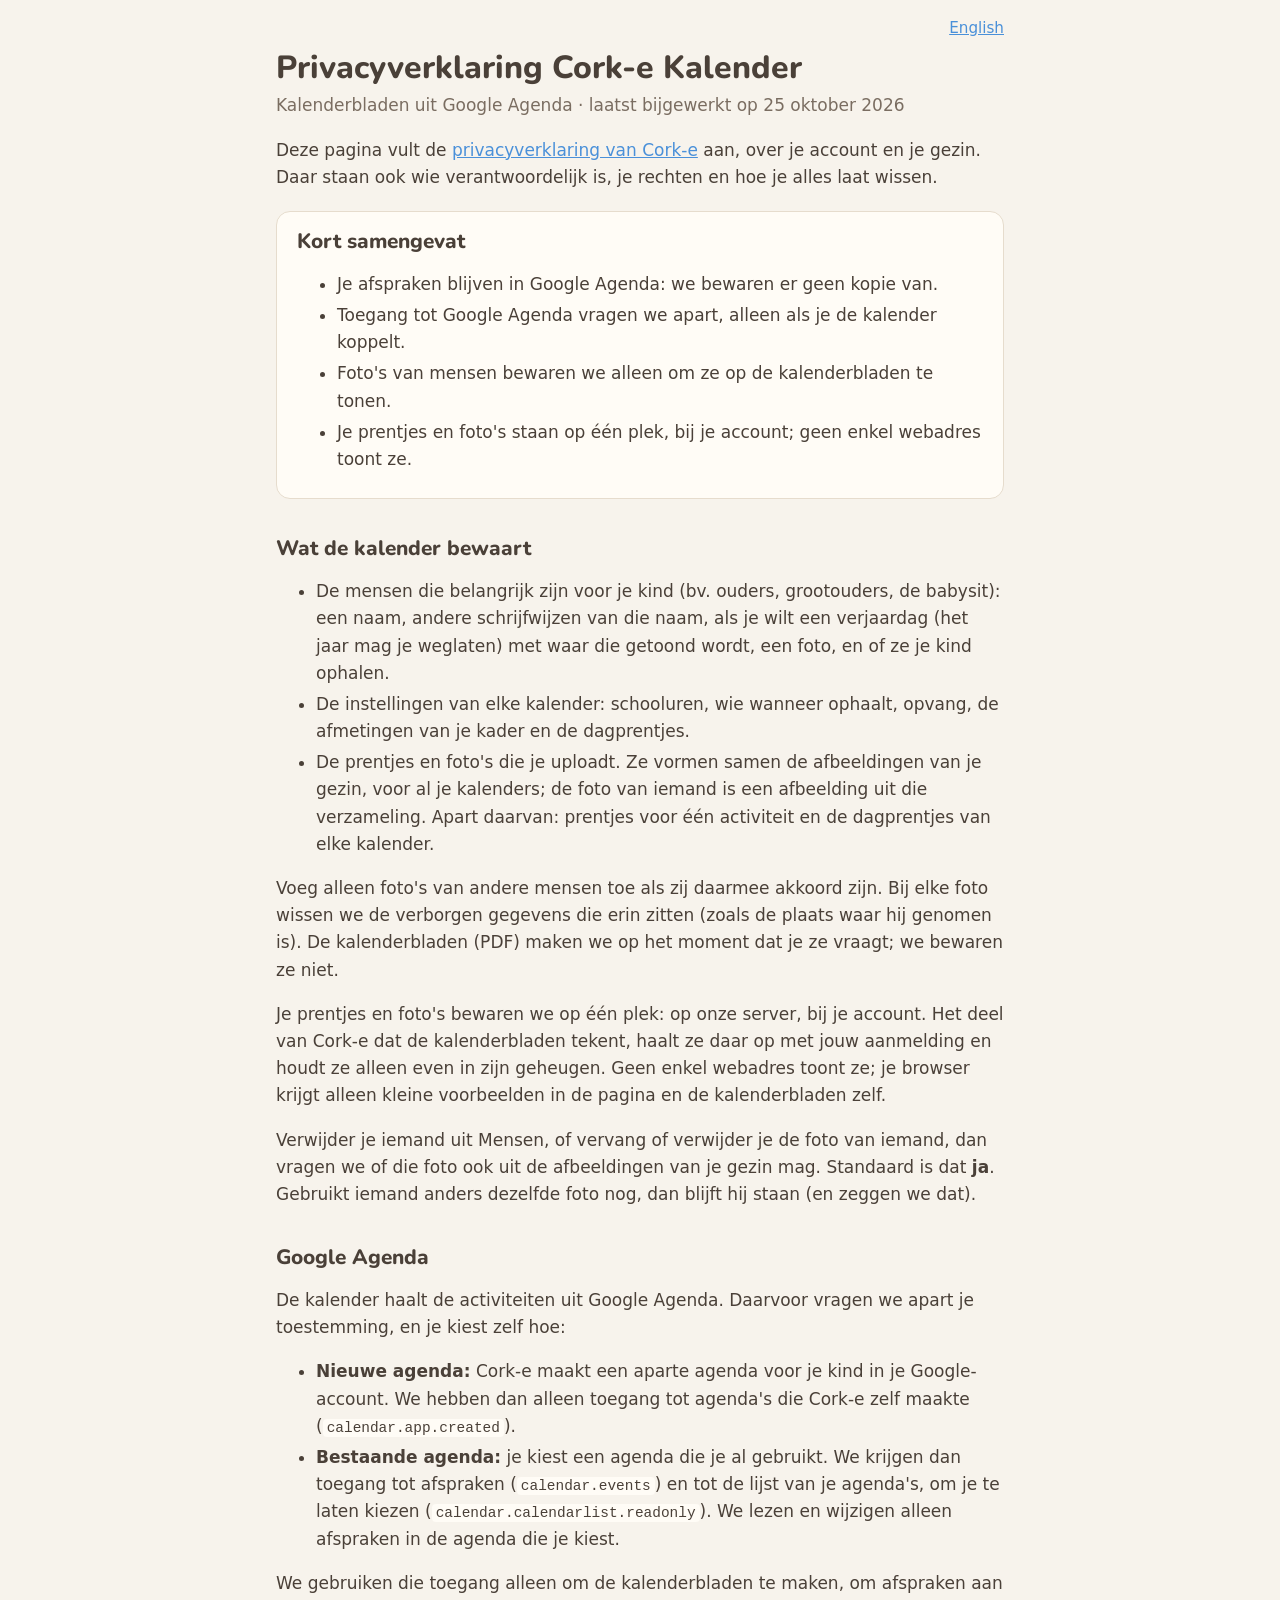
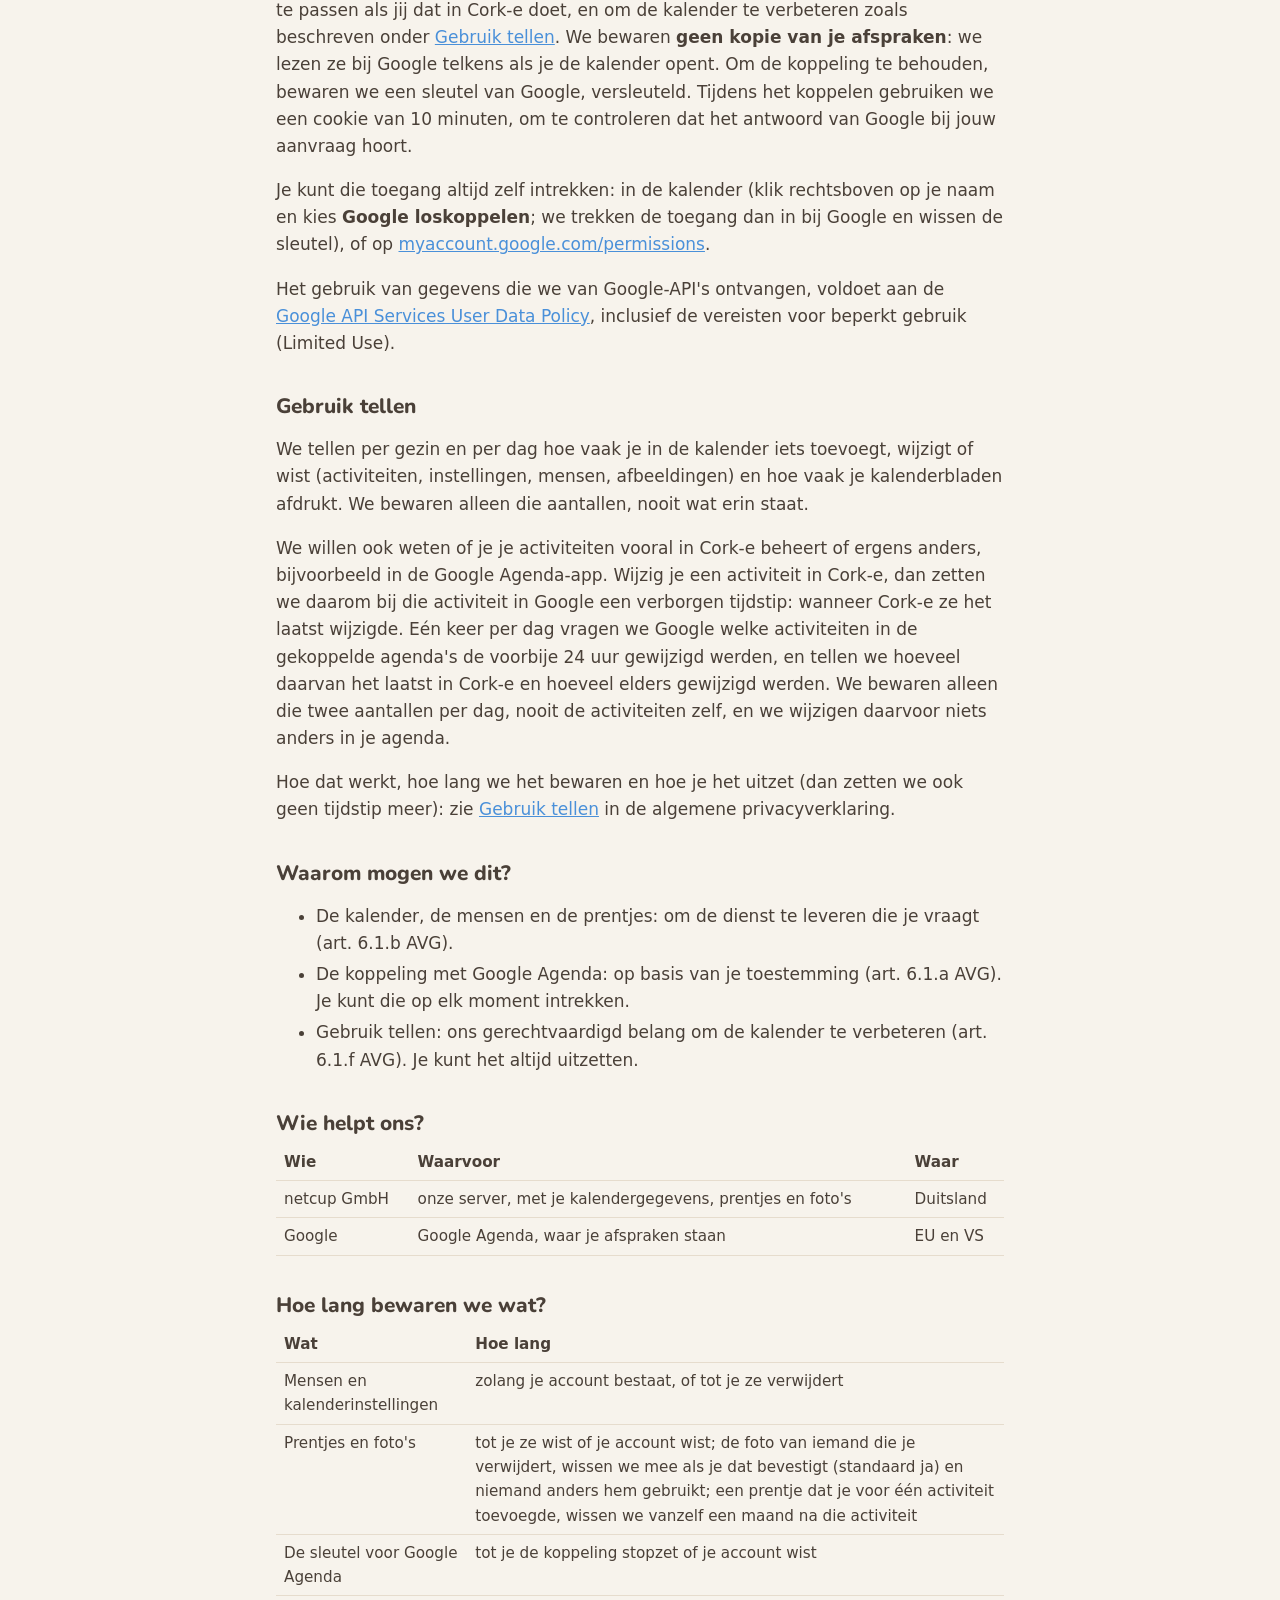
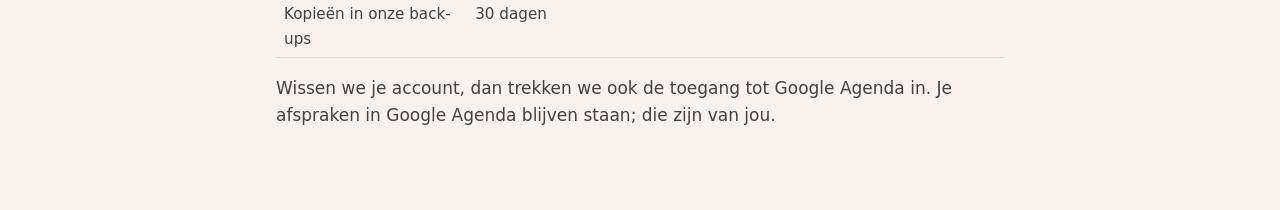
==== commit d5ab7bbf: "Privacy policy (kalender): the hidden timestamp and the daily here/elsewhere count The platform's sn" ====
--- a/site/privacy-kalender.html
+++ b/site/privacy-kalender.html
@@ -63,8 +63,9 @@
       om je te laten kiezen (<code>calendar.calendarlist.readonly</code>). We lezen en
       wijzigen alleen afspraken in de agenda die je kiest.</li>
   </ul>
-  <p>We gebruiken die toegang alleen om de kalenderbladen te maken en om afspraken aan te
-    passen als jij dat in Cork-e doet. We bewaren <strong>geen kopie van je afspraken</strong>:
+  <p>We gebruiken die toegang alleen om de kalenderbladen te maken, om afspraken aan te
+    passen als jij dat in Cork-e doet, en om de kalender te verbeteren zoals beschreven onder
+    <a href="#gebruik">Gebruik tellen</a>. We bewaren <strong>geen kopie van je afspraken</strong>:
     we lezen ze bij Google telkens als je de kalender opent. Om de koppeling te behouden,
     bewaren we een sleutel van Google, versleuteld. Tijdens het koppelen gebruiken we een
     cookie van 10 minuten, om te controleren dat het antwoord van Google bij jouw aanvraag
@@ -76,11 +77,19 @@
     <a href="https://developers.google.com/terms/api-services-user-data-policy">Google API Services User Data Policy</a>,
     inclusief de vereisten voor beperkt gebruik (Limited Use).</p>
 
-  <h2>Gebruik tellen</h2>
+  <h2 id="gebruik">Gebruik tellen</h2>
   <p>We tellen per gezin en per dag hoe vaak je in de kalender iets toevoegt, wijzigt of wist
     (activiteiten, instellingen, mensen, afbeeldingen) en hoe vaak je kalenderbladen afdrukt.
-    We bewaren alleen die aantallen, nooit wat erin staat. Hoe dat werkt, hoe lang we het
-    bewaren en hoe je het uitzet: zie <a href="/privacy.html#gebruik">Gebruik tellen</a> in de
+    We bewaren alleen die aantallen, nooit wat erin staat.</p>
+  <p>We willen ook weten of je je activiteiten vooral in Cork-e beheert of ergens anders,
+    bijvoorbeeld in de Google Agenda-app. Wijzig je een activiteit in Cork-e, dan zetten we
+    daarom bij die activiteit in Google een verborgen tijdstip: wanneer Cork-e ze het laatst
+    wijzigde. Eén keer per dag vragen we Google welke activiteiten in de gekoppelde agenda's
+    de voorbije 24 uur gewijzigd werden, en tellen we hoeveel daarvan het laatst in Cork-e en
+    hoeveel elders gewijzigd werden. We bewaren alleen die twee aantallen per dag, nooit de
+    activiteiten zelf, en we wijzigen daarvoor niets anders in je agenda.</p>
+  <p>Hoe dat werkt, hoe lang we het bewaren en hoe je het uitzet (dan zetten we ook geen
+    tijdstip meer): zie <a href="/privacy.html#gebruik">Gebruik tellen</a> in de
     algemene privacyverklaring.</p>
 
   <h2>Waarom mogen we dit?</h2>
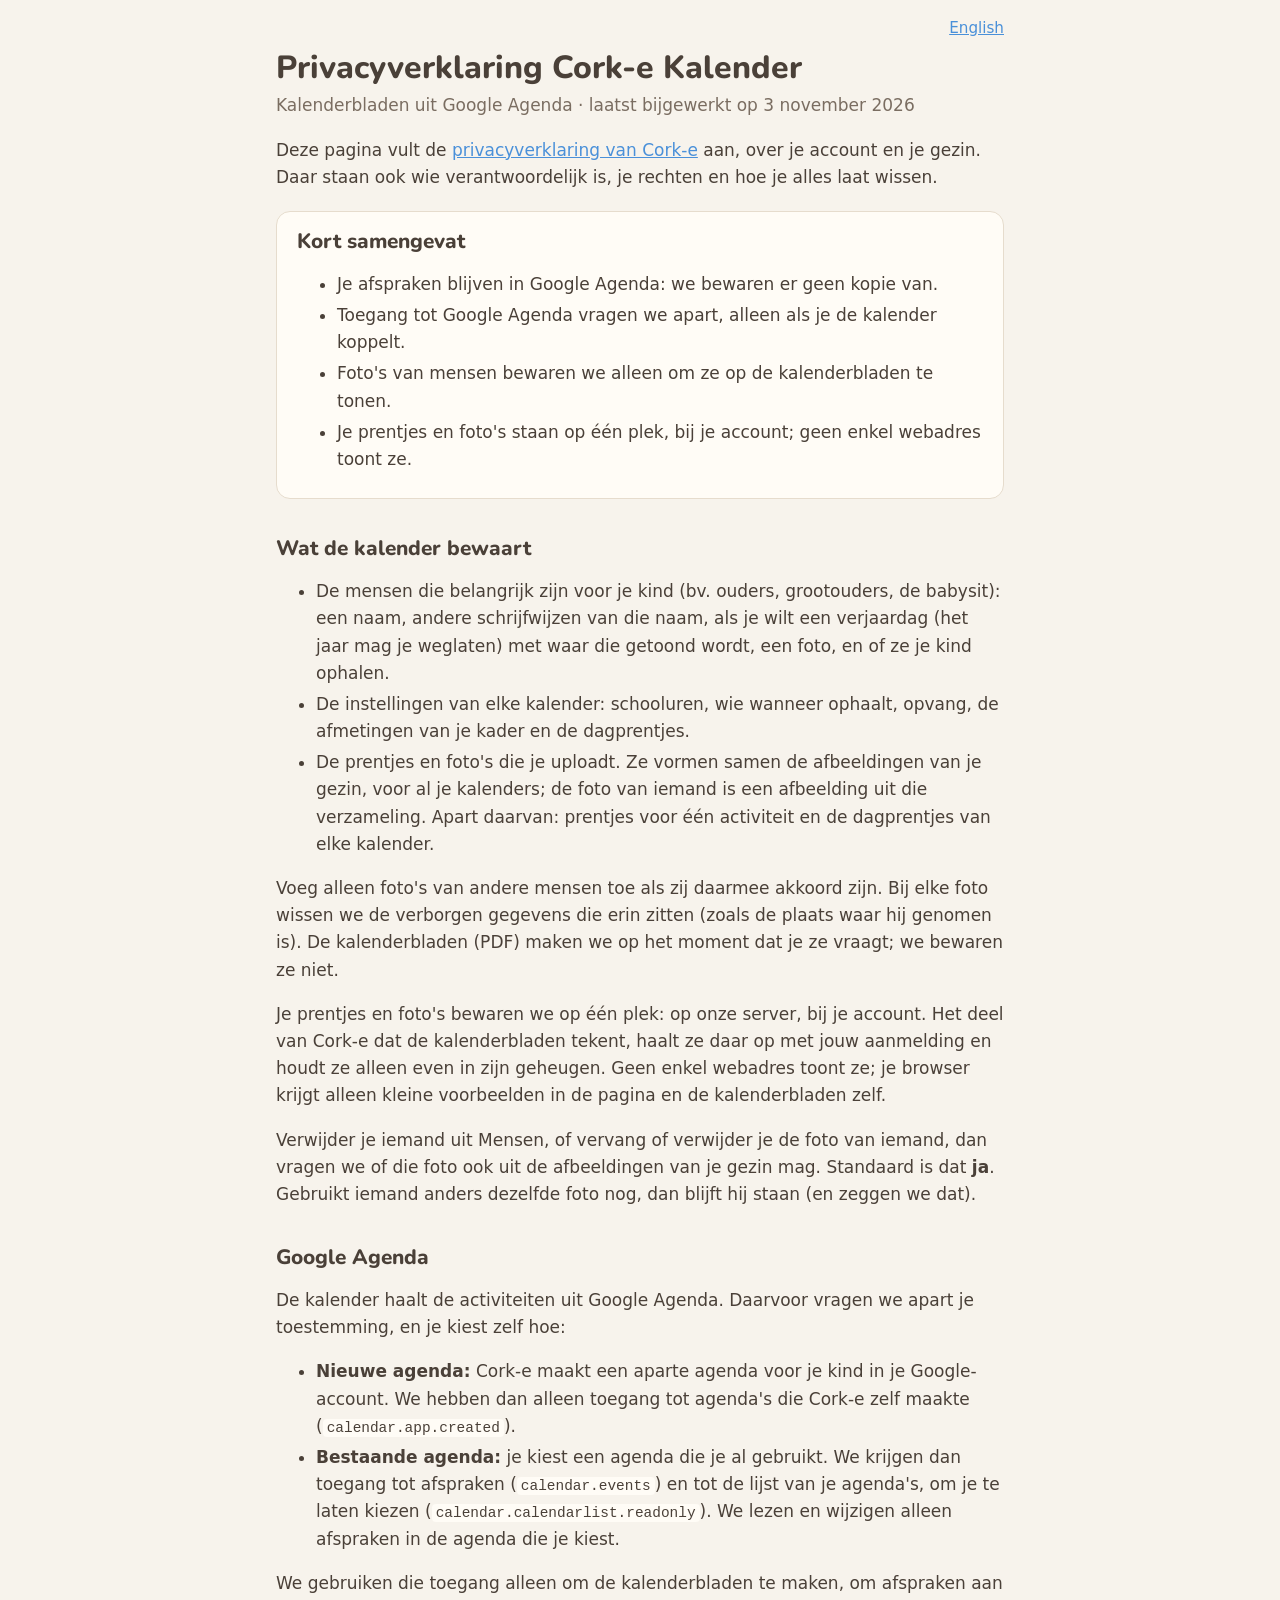
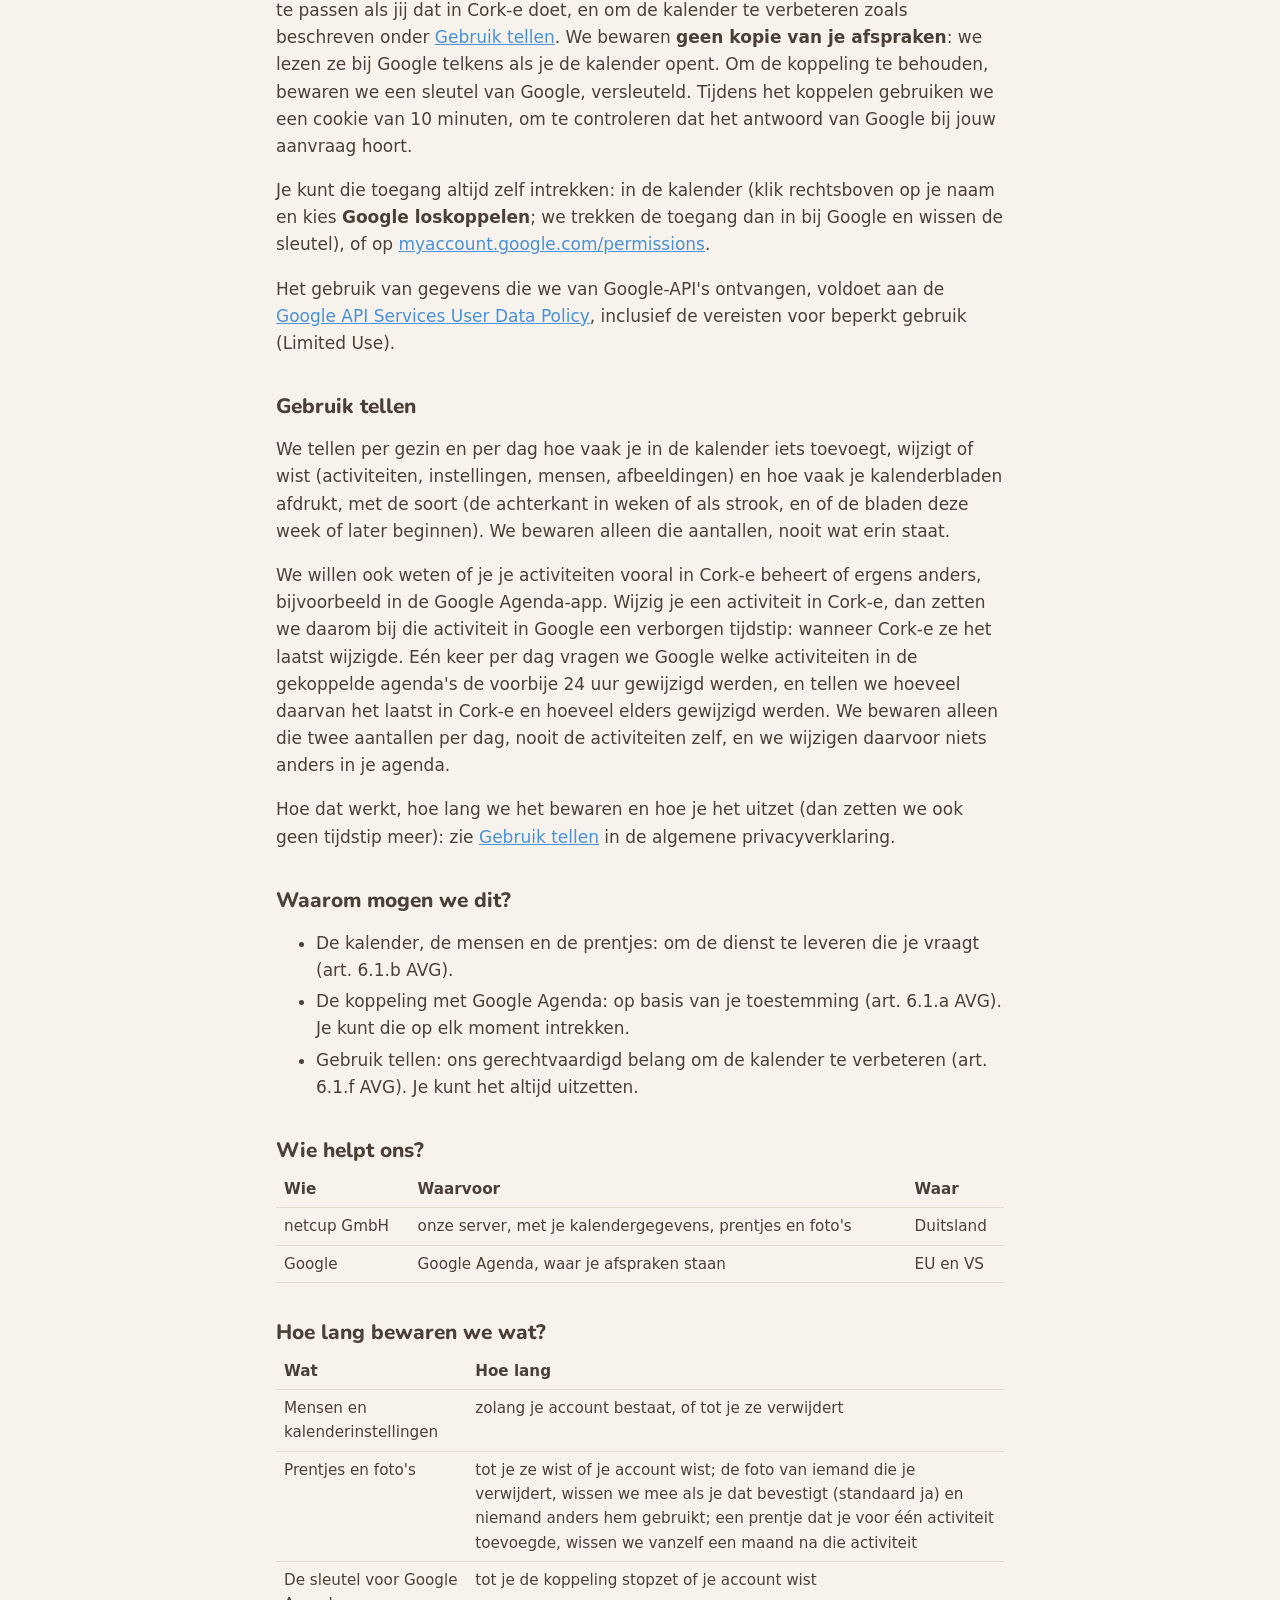
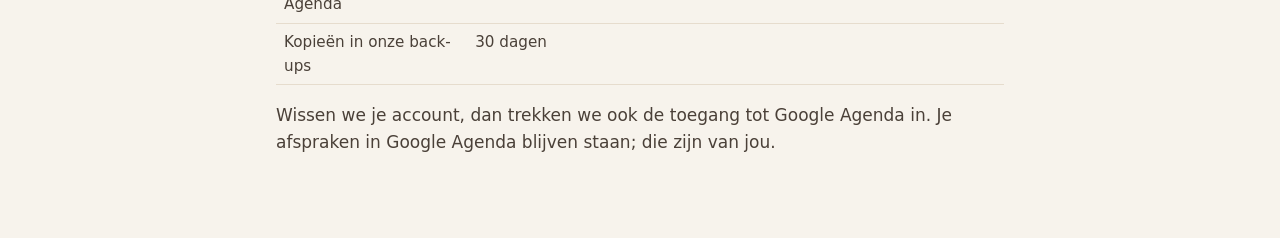
==== commit cb808290: "Privacy: more detailed usage counts, clock runs without opt-in Describes the new counts (start-ups, " ====
--- a/site/privacy-kalender.html
+++ b/site/privacy-kalender.html
@@ -13,7 +13,7 @@
 <main>
   <p class="top"><a href="/en/privacy-kalender.html">English</a></p>
   <h1>Privacyverklaring Cork-e Kalender</h1>
-  <p class="updated">Kalenderbladen uit Google Agenda · laatst bijgewerkt op 25 oktober 2026</p>
+  <p class="updated">Kalenderbladen uit Google Agenda · laatst bijgewerkt op 3 november 2026</p>
 
   <p>Deze pagina vult de <a href="/privacy.html">privacyverklaring van Cork-e</a> aan, over
     je account en je gezin. Daar staan ook wie verantwoordelijk is, je rechten en hoe je
@@ -79,8 +79,9 @@
 
   <h2 id="gebruik">Gebruik tellen</h2>
   <p>We tellen per gezin en per dag hoe vaak je in de kalender iets toevoegt, wijzigt of wist
-    (activiteiten, instellingen, mensen, afbeeldingen) en hoe vaak je kalenderbladen afdrukt.
-    We bewaren alleen die aantallen, nooit wat erin staat.</p>
+    (activiteiten, instellingen, mensen, afbeeldingen) en hoe vaak je kalenderbladen afdrukt,
+    met de soort (de achterkant in weken of als strook, en of de bladen deze week of later
+    beginnen). We bewaren alleen die aantallen, nooit wat erin staat.</p>
   <p>We willen ook weten of je je activiteiten vooral in Cork-e beheert of ergens anders,
     bijvoorbeeld in de Google Agenda-app. Wijzig je een activiteit in Cork-e, dan zetten we
     daarom bij die activiteit in Google een verborgen tijdstip: wanneer Cork-e ze het laatst
